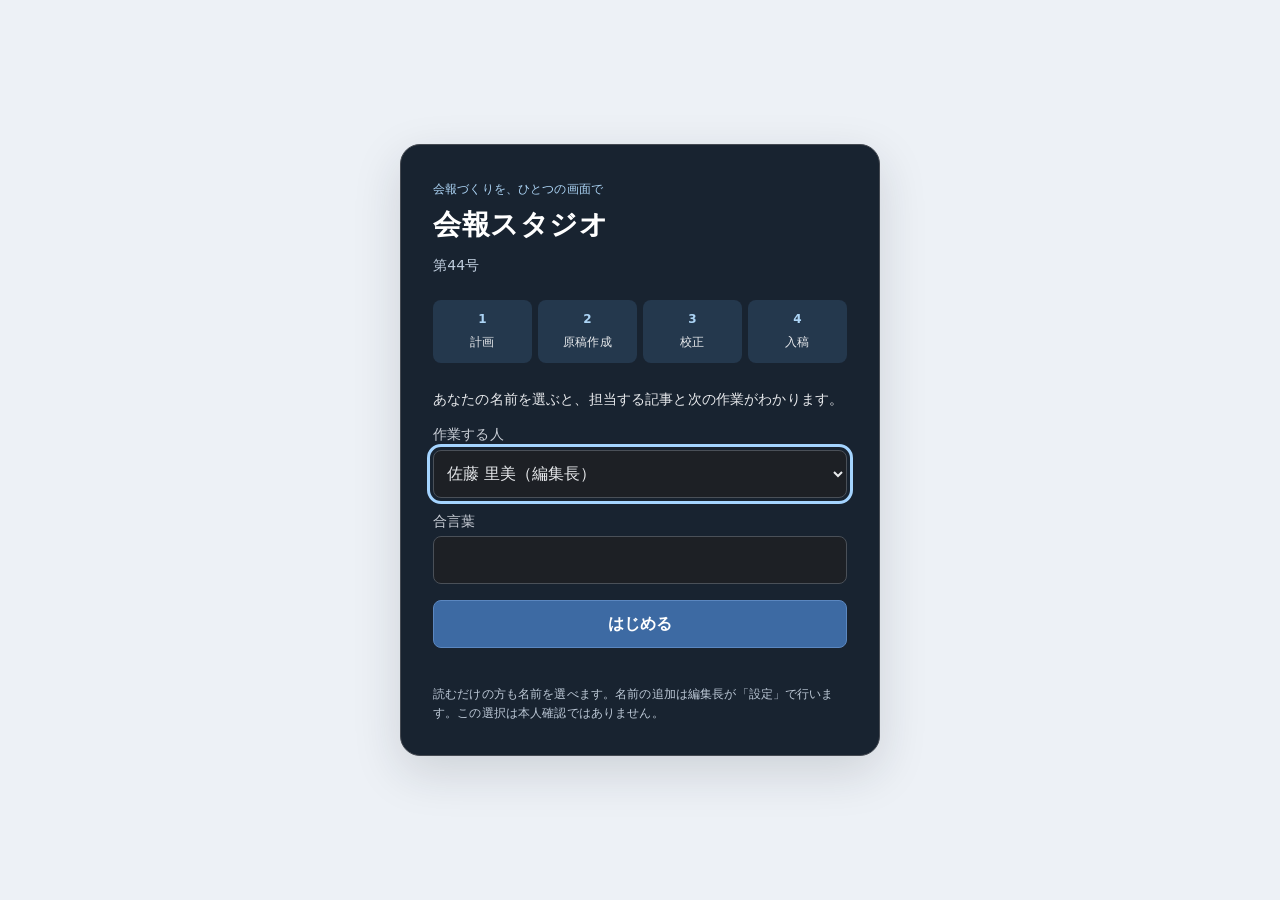
==== issues/2026-10-sample/index.html @ f8926102 "Publish standalone newsletter studio sample" ====
<!doctype html>
<html lang="ja" data-format="A4">
<head>
<meta charset="utf-8">
<meta name="viewport" content="width=device-width, initial-scale=1">
<title>会報サンプル 第44号</title>
<link rel="stylesheet" href="../../system/tokens.css">
<link rel="stylesheet" href="../../brands/default/brand.css">
<link rel="stylesheet" href="../../system/print.css">
<link rel="stylesheet" href="../../system/components.css">
<link rel="stylesheet" href="../../system/editor.css">
<script src="../../system/page-templates.js" defer></script>
<script src="../../system/editor.js" defer></script>
</head>

<!--
  中身の入った見本。原稿収集が進行中の状態を再現しています。
  特集だけ締切を前倒しに設定してあるため、期日を過ぎた記事として
  赤く表示されます（意図的な再現です）。p.4–5 の活動報告は 1 つの枠に
  4 本（うち 1 本は報告②の「続き」）が割合で並び、報告②はわざと溢れています。

  開くと名簿（brands/default/settings.js）から「だれとして作業するか」を選びます。
  編集長の佐藤 里美なら全工程、担当者なら自分の記事だけが書けます。
  校正コメントはこのフォルダの comments.js に入っています。

  実案件ではこのフォルダを複製して 2027-01-newyear/ のように号ごとに作ります
  （comments.js は複製しないこと。号ごとの校正の記録です）。
-->
<body>

<!-- p1 表紙 -->
<section class="page" data-folio="none">
  <div class="page__body">
    <article class="article" data-article="cover">
      <header class="masthead">
        <img class="masthead__logo" src="../../brands/default/logo.svg" alt="サンプル会">
        <h1 class="masthead__title" data-editable>会報サンプル</h1>
        <p class="masthead__meta t-num" data-editable>第44号　2026年10月発行</p>
      </header>

      <figure class="fig--16x9 mb-8">
        <img src="../../system/placeholder.svg"
             alt="冬の地域清掃活動で、参加者が河川敷でごみ袋を手に並んでいる様子">
        <figcaption data-editable>
          河川敷清掃に集まった会員のみなさん（7月12日）
          <span class="fig__credit" data-editable>撮影：広報委員会</span>
        </figcaption>
      </figure>

      <p class="t-lead" data-editable>
        発足から二十年。会を支えてきたのは、名簿には残らない小さな手間の積み重ねでした。
        節目の年に、これまでとこれからを見つめ直します。
      </p>

      <nav aria-label="目次" class="fill">
        <h2 class="t-h3">もくじ</h2>
        <ul class="toc" data-editable>
          <li class="toc__item"><span class="toc__title">巻頭あいさつ　二十年目の風景</span><span class="toc__page t-num">2</span></li>
          <li class="toc__item"><span class="toc__title">特集　続けるということ</span><span class="toc__page t-num">3</span></li>
          <li class="toc__item"><span class="toc__title">お知らせ・行事予定</span><span class="toc__page t-num">4</span></li>
        </ul>
      </nav>
    </article>
  </div>
  <span class="page__folio"></span>
</section>

<!-- p2 巻頭あいさつ -->
<section class="page">
  <div class="page__body">
    <article class="article" data-article="greeting">
      <h2 class="t-h1" data-editable>二十年目の風景</h2>

      <div class="cols-2 cols-rule fill">
        <figure style="width: 34mm;">
          <img class="portrait" src="../../system/placeholder.svg" alt="会長・中村道子の顔写真">
          <figcaption data-editable>会長　中村 道子</figcaption>
        </figure>

        <div class="t-body" data-editable>
          <p>会が生まれた年の冬も、ちょうどこのくらい寒かったと記憶しています。
             公民館の一室に十二人。あのとき決めたのは、大きな目標ではなく、
             月に一度必ず集まるという、それだけのことでした。</p>
          <p>二十年のあいだに、会員は三百人を超えました。
             けれど変わっていないのは、誰かが会場の鍵を開け、
             誰かが椅子を並べ、誰かが最後に電気を消していく、その順番です。</p>
          <p>本号では、長く関わってこられた方々に話を聞きました。
             派手な出来事はほとんど出てきません。
             それでも、続けるとはこういうことかと、読み終えて思っていただけたら幸いです。</p>
        </div>
      </div>

      <p class="byline" data-editable>
        <span class="byline__role">サンプル会 会長</span>
        <span class="byline__name">中村 道子</span>
      </p>
    </article>
  </div>
  <span class="page__runhead" data-editable>巻頭あいさつ</span>
  <span class="page__folio"></span>
</section>

<!-- p3 特集 -->
<section class="page">
  <div class="page__body">
    <article class="article" data-article="feature">
      <span class="t-band" data-editable>特集</span>
      <h2 class="t-h1" data-editable>続けるということ</h2>
      <p class="t-lead" data-editable>
        発足時から関わる三名に、二十年を振り返ってもらいました。
      </p>

      <div class="cols-2 cols-rule fill" data-editable>
        <h3 class="t-h3">はじまりは十二人だった</h3>
        <p>「会をつくろう」と言い出したのは誰だったのか、
           いまだにはっきりしないのだと三人は笑います。</p>

        <blockquote class="pullquote">
          続けようと思って続いたわけじゃない。
          やめる理由が、そのつど見つからなかっただけです。
          <span class="pullquote__source">— 発足時からの会員・吉川 稔さん</span>
        </blockquote>

        <h3 class="t-h3">記録より、記憶に残ること</h3>
        <p>会報のバックナンバーをめくると、行事の写真が並びます。
           けれど三人が口をそろえて挙げたのは、
           写真に写っていない準備の時間のことでした。</p>
        <p>「片づけまで残る人が毎回いる。それがこの会の強さだと思います」</p>
      </div>
    </article>
  </div>
  <span class="page__runhead" data-editable>特集</span>
  <span class="page__folio"></span>
</section>

<!-- p4-p5 活動報告（枠の実験用。1枠2ページに3記事） -->
<section class="page">
  <div class="page__body">
    <article class="article article--block" data-article="rep1" style="--share: 50%">
      <span class="t-band" data-editable>活動報告</span>
      <h2 class="t-h2" data-editable>河川敷の清掃（7月12日）</h2>
      <p data-editable>朝七時に集合し、二時間ほどで四十五袋を回収しました。
         今年は中学生の参加が六名あり、例年より人手に余裕がありました。</p>
      <p data-editable>次回は十月を予定しています。軍手と飲み物は各自でご用意ください。</p>
    </article>

    <article class="article article--block" data-article="rep2" style="--share: 50%">
      <h2 class="t-h2" data-editable>夏休み子ども教室（8月3日〜5日）</h2>
      <p data-editable>三日間で延べ八十二名が参加しました。工作、書道、
         地域の歴史を学ぶ時間の三本立てで、公民館の二部屋を使いました。</p>
      <p data-editable>書道の時間には、昨年度に卒業した高校生が助手として戻ってきてくれました。
         「教わる側から教える側になるとは思わなかった」と話していたのが印象に残っています。</p>
      <p data-editable>工作は木工に挑戦しました。材料は地元の製材所からご提供いただいたものです。
         のこぎりを初めて握った子も多く、けが無く終えられたのは見守りの方々のおかげです。</p>
      <p data-editable>最終日には作品を並べて小さな展示会を開きました。
         保護者の方にも足を運んでいただき、会場は最後まで賑やかでした。</p>
      <p data-editable>会場の準備は前日の夕方から始めました。机を運び、床を拭き、
         材料を人数分に取り分けるところまでで二時間ほどかかっています。
         当日の朝は七時半に集合し、受付の名簿と名札を並べました。</p>
      <p data-editable>三日目の午後は、参加した子どもたちに感想を書いてもらいました。
         「のこぎりが思ったよりまっすぐ切れた」「来年もやりたい」といった言葉が並び、
         準備の疲れが飛ぶようでした。書いてもらった紙は事務局で保管しています。</p>
    </article>
  </div>
  <span class="page__runhead" data-editable>活動報告</span>
  <span class="page__folio"></span>
</section>

<section class="page">
  <div class="page__body">
    <article class="article article--block" data-article="rep2-2" style="--share: 40%">
      <p data-editable>反省点もあります。初日は受付が混み合い、開始が十五分遅れました。
         次回は受付を二列に分け、名札をあらかじめ配っておく方法を検討しています。
         また、飲み物の用意が足りず、途中で買い足しに走る場面がありました。</p>
      <p data-editable>参加者の内訳は、小学一年生から三年生までが四十八名、
         四年生以上が三十四名でした。学年の幅が広いぶん、工作の難易度をどう揃えるかが
         毎年の課題になっています。来年度は二班に分けることも考えています。</p>
    </article>

    <article class="article article--block" data-article="rep3" style="--share: 60%">
      <h2 class="t-h2" data-editable>敬老の日の訪問（9月15日）</h2>
      <p data-editable>七十五歳以上の会員のお宅を、二人一組で訪問しました。
         今年は十四軒をまわり、手作りの栞をお渡ししています。</p>
      <p data-editable>「顔を見られるのがいちばん」という声を多くいただきました。
         来年度は訪問先を増やせるよう、担当を募っています。</p>
    </article>
  </div>
  <span class="page__runhead" data-editable>活動報告</span>
  <span class="page__folio"></span>
</section>

<!-- p6 お知らせ・奥付 -->
<section class="page">
  <div class="page__body">
    <article class="article" data-article="notice">
      <h2 class="t-h1" data-editable>お知らせ</h2>

      <div class="box box--brand" data-editable>
        <h3 class="box__title">二十周年記念のつどい 参加受付</h3>
        <p>12月20日（日）に記念のつどいを開催します。
           参加費は無料、申し込みは11月末日までに事務局までお願いします。</p>
      </div>

      <h2 class="t-h2" data-editable>行事予定</h2>
      <dl class="deflist" data-editable>
        <div class="deflist__row"><dt class="deflist__key t-num">11/08</dt><dd>定例会（公民館・午後2時）</dd></div>
        <div class="deflist__row"><dt class="deflist__key t-num">11/22</dt><dd>河川敷清掃（現地集合・午前9時）</dd></div>
        <div class="deflist__row"><dt class="deflist__key t-num">12/20</dt><dd>二十周年記念のつどい（市民会館・午後1時）</dd></div>
      </dl>

      <footer class="colophon" data-editable>
        <p><strong>会報サンプル　第44号</strong>　2026年10月15日発行</p>
        <p>発行：サンプル会　／　編集：広報委員会</p>
        <p>〒000-0000　◯◯県◯◯市◯◯町0-0-0<br>
           電話 000-000-0000　／　info@example.org</p>
      </footer>
    </article>
  </div>
  <span class="page__runhead" data-editable>お知らせ</span>
  <span class="page__folio"></span>
</section>

<!-- 号のメタ情報と編集計画。「計画」の工程がこのブロックを読み書きします。
     frames（枠）がページを占有し、記事は枠の中の割合（share）を持ちます。
     schedule の manuscript / proof1 / proof2 は記事の締切の既定値、final は号の入校日です。
     記事の掲載ページは持ちません（紙面の data-article から毎回読み直すため、
     原稿を動かしても計画とずれません）。 -->
<script type="application/json" id="kaiho-meta">
{
  "issue": "第44号",
  "date": "2026-10-15",
  "format": "A4",
  "schedule": {
    "manuscript": "2026-08-28",
    "proof1": "2026-09-11",
    "proof2": "2026-09-25",
    "final": "2026-10-02"
  },
  "editor": {
    "name": "佐藤 里美",
    "contact": "sato@example.org"
  },
  "plan": {
    "frames": [
      {
        "id": "f-cover",
        "title": "表紙・もくじ",
        "template": "cover",
        "pages": 1,
        "articles": [
          "cover"
        ]
      },
      {
        "id": "f-greeting",
        "title": "巻頭あいさつ",
        "template": "greeting",
        "pages": 1,
        "articles": [
          "greeting"
        ]
      },
      {
        "id": "f-feature",
        "title": "特集",
        "template": "feature",
        "pages": 1,
        "articles": [
          "feature"
        ]
      },
      {
        "id": "f-report",
        "title": "活動報告",
        "template": "report",
        "pages": 2,
        "articles": [
          "rep1",
          "rep2",
          "rep2-2",
          "rep3"
        ]
      },
      {
        "id": "f-notice",
        "title": "お知らせ・奥付",
        "template": "notice",
        "pages": 1,
        "articles": [
          "notice"
        ]
      }
    ],
    "articles": [
      {
        "id": "cover",
        "title": "表紙・もくじ",
        "owner": "佐藤 里美",
        "contact": "sato@example.org",
        "current": "proof1",
        "schedule": {}
      },
      {
        "id": "greeting",
        "title": "巻頭あいさつ 二十年目の風景",
        "owner": "田村 健一",
        "contact": "tamura@example.org",
        "current": "signoff",
        "schedule": {}
      },
      {
        "id": "feature",
        "title": "特集 続けるということ",
        "owner": "小林 あすか",
        "contact": "kobayashi@example.org",
        "current": "manuscript",
        "schedule": {
          "manuscript": "2026-08-03"
        }
      },
      {
        "id": "rep1",
        "title": "報告① 河川敷の清掃",
        "share": 50,
        "owner": "田中 誠",
        "contact": "tanaka@example.org",
        "current": "manuscript",
        "schedule": {}
      },
      {
        "id": "rep2",
        "title": "報告② 夏休み子ども教室",
        "share": 50,
        "owner": "鈴木 由紀",
        "contact": "suzuki@example.org",
        "current": "proof1",
        "schedule": {}
      },
      {
        "id": "rep2-2",
        "continues": "rep2",
        "share": 40
      },
      {
        "id": "rep3",
        "title": "報告③ 敬老の日の訪問",
        "share": 60,
        "owner": "佐藤 里美",
        "contact": "sato@example.org",
        "current": "proof1",
        "schedule": {}
      },
      {
        "id": "notice",
        "title": "お知らせ・行事予定・奥付",
        "owner": "",
        "contact": "sato@example.org",
        "current": "proof2",
        "schedule": {}
      }
    ]
  },
  "released": false
}
</script>

</body>
</html>
---- system/tokens.css ----
/* ============================================================================
   kaiho-studio / system/tokens.css
   ----------------------------------------------------------------------------
   デザイントークン（システム層）。
   ここは「組織に依存しない」値だけを定義する。
   組織固有の値（色・書体・ロゴ）は brands/<name>/brand.css で上書きする。

   レイヤ構造:
     1. tokens.css   ← 中立のフォールバック値（このファイル）
     2. brand.css    ← 組織ごとの上書き（--brand-* のみを触る）
     3. print.css / components.css ← 意味トークンを消費するだけ

   命名規約:
     --brand-*   ブランド層で上書きされる想定のトークン
     --page-*    判型・面付けに関する寸法
     --fs-* --lh-*  タイポグラフィ
     --sp-*      余白スケール
     --c-*       意味づけされた色（brand を参照する）
   ========================================================================== */

:root {
  /* ------------------------------------------------------------------------
     1. ブランド層のフォールバック
     brands/_template/brand.css をコピーして上書きすること。
     ここでは「どの団体でもない」中立値を置く（ホワイトラベル既定）。
     ---------------------------------------------------------------------- */
  --brand-primary:        #1f4e79;  /* 主色。見出し罫・柱・強調 */
  --brand-primary-dark:   #143654;  /* 主色の暗部。ベタ面の上の文字など */
  --brand-primary-light:  #e8eef4;  /* 主色の淡色。地紋・囲み背景 */
  --brand-accent:         #c0561f;  /* 差し色。多用しないこと */
  --brand-ink:            #1a1a1a;  /* 本文の墨。真っ黒は避ける */
  --brand-ink-muted:      #5a5a5a;  /* 補足・キャプション */
  --brand-rule:           #c8ccd0;  /* 罫線 */
  --brand-paper:          #ffffff;  /* 紙色 */
  --brand-paper-tint:     #f4f5f6;  /* 薄地 */

  --brand-font-sans:  "Noto Sans JP", "Hiragino Kaku Gothic ProN", "Yu Gothic Medium",
                      "Yu Gothic", Meiryo, system-ui, sans-serif;
  --brand-font-serif: "Noto Serif JP", "Hiragino Mincho ProN", "Yu Mincho",
                      "YuMincho", "MS PMincho", serif;
  --brand-font-num:   "Helvetica Neue", Arial, sans-serif;   /* 欧文・数字 */

  /* ロゴはトークンではなく号の HTML の <img class="masthead__logo"> で指定する。
     カスタムプロパティ内の url() は「使用側のシート」を基準に解決されるため、
     brand.css からの相対パスが成立しない。詳細は components.css の .masthead__logo。 */
  --brand-name:         "団体名";
  --brand-title:        "会報誌タイトル";

  /* ------------------------------------------------------------------------
     2. 判型（要件11: 現在は A4 のみ。B5/A5 は拡張点を用意するだけ）
     判型を増やすときは print.css の [data-format] ブロックを追加する。
     ---------------------------------------------------------------------- */
  --page-width:   210mm;
  --page-height:  297mm;

  /* 版面マージン。見開きを想定し、ノド(inner)を広めに取る */
  --page-margin-top:    20mm;
  --page-margin-bottom: 18mm;
  --page-margin-outer:  16mm;
  --page-margin-inner:  22mm;

  --page-bleed:     3mm;   /* 塗り足し。data-bleed="on" のときだけ効く */
  --page-safe:      5mm;   /* 裁ち落とし安全域。ガイド表示用 */

  /* 段組。12分割を基本とし、テンプレートは 1/2/3 段を組み合わせる */
  --grid-columns: 12;
  --grid-gutter:  6mm;
  --baseline:     4.4mm;   /* ベースライングリッド（本文 10.5pt × 1.75 相当） */

  /* ------------------------------------------------------------------------
     3. タイポグラフィ
     印刷物なので pt を基準にする。アクセシビリティ下限は docs/05 を参照。
     ---------------------------------------------------------------------- */
  --fs-display: 28pt;
  --fs-h1:      20pt;
  --fs-h2:      15pt;
  --fs-h3:      12pt;
  --fs-lead:    12pt;   /* リード文 */
  --fs-body:  10.5pt;   /* 本文。これを下回らないこと */
  --fs-small:    9pt;   /* 注記 */
  --fs-caption:  8.5pt; /* 図版キャプション。可読下限 */

  --lh-tight:   1.35;
  --lh-heading: 1.45;
  --lh-body:    1.75;   /* 和文本文の既定 */
  --lh-loose:   1.9;

  --ls-heading: 0.02em;
  --ls-body:    0.01em;

  /* ------------------------------------------------------------------------
     4. 余白スケール（4mm を単位とする等比＋線形の折衷）
     ---------------------------------------------------------------------- */
  --sp-1:  1mm;
  --sp-2:  2mm;
  --sp-3:  3mm;
  --sp-4:  4mm;
  --sp-6:  6mm;
  --sp-8:  8mm;
  --sp-12: 12mm;
  --sp-16: 16mm;
  --sp-24: 24mm;

  /* ------------------------------------------------------------------------
     5. 意味づけされた色（コンポーネントはこちらだけを使う）
     ---------------------------------------------------------------------- */
  --c-text:          var(--brand-ink);
  --c-text-muted:    var(--brand-ink-muted);
  --c-text-invert:   #ffffff;
  --c-heading:       var(--brand-primary-dark);
  --c-accent:        var(--brand-accent);
  --c-rule:          var(--brand-rule);
  --c-rule-strong:   var(--brand-primary);
  --c-surface:       var(--brand-paper);
  --c-surface-tint:  var(--brand-paper-tint);
  --c-surface-brand: var(--brand-primary);
  --c-surface-brand-light: var(--brand-primary-light);

  /* ------------------------------------------------------------------------
     6. 罫・角丸（印刷では角丸を使いすぎない）
     ---------------------------------------------------------------------- */
  --rule-hairline: 0.25mm;
  --rule-thin:     0.4mm;
  --rule-thick:    1.2mm;
  --radius-sm:     1mm;
  --radius-md:     2mm;
}
---- brands/default/brand.css ----
/* ============================================================================
   brands/default — 中立ブランド（プレースホルダ）
   ----------------------------------------------------------------------------
   実在する団体を想定しない、システム既定の見本。
   実案件では brands/_template をコピーして別フォルダを作ること。
   このフォルダは「差し替え前の状態」を示す参照実装として残す。
   ========================================================================== */

:root {
  --brand-primary:        #1f4e79;
  --brand-primary-dark:   #143654;
  --brand-primary-light:  #e8eef4;
  --brand-accent:         #c0561f;
  --brand-ink:            #1a1a1a;
  --brand-ink-muted:      #5a5a5a;
  --brand-rule:           #c8ccd0;
  --brand-paper:          #ffffff;
  --brand-paper-tint:     #f4f5f6;

  --brand-font-sans:  "Noto Sans JP", "Hiragino Kaku Gothic ProN", "Yu Gothic Medium",
                      "Yu Gothic", Meiryo, system-ui, sans-serif;
  --brand-font-serif: "Noto Serif JP", "Hiragino Mincho ProN", "Yu Mincho",
                      "YuMincho", "MS PMincho", serif;
  --brand-font-num:   "Helvetica Neue", Arial, sans-serif;

  /* ロゴは同じフォルダの logo.svg。CSS からではなく
     号の HTML の <img class="masthead__logo"> で読み込む。 */

  --brand-name:  "サンプル会";
  --brand-title: "会報サンプル";
}
---- system/print.css ----
/* ============================================================================
   kaiho-studio / system/print.css
   ----------------------------------------------------------------------------
   判型・面付け・ページ機構。
   ここで定義した寸法は mm 基準なので、画面プレビューと印刷で同一になる。
   （要件9「プレビューは印刷用HTMLを忠実に再現する」の根拠がこれ）

   画面側の作業台まわり（背景・影・ページ間の余白）は editor.css が担当し、
   このファイルは一切の画面専用装飾を持たない。
   ========================================================================== */

/* --- 用紙設定 ------------------------------------------------------------ */
@page {
  size: A4 portrait;
  margin: 0;            /* 余白は .page の padding で持つ（画面と一致させるため） */
}

/* 塗り足しあり入稿用。data-bleed="on" を <body> に付けると裁ち代を含む */
@page bleed {
  size: 216mm 303mm;
  margin: 0;
}

/* --- 判型の定義 ---------------------------------------------------------- */
/* 要件11: 現在選択できるのは A4 のみ。
   B5/A5 を解禁するときは、ここにブロックを追加し
   editor.js の FORMATS に登録する。それ以外の改修は不要。 */
[data-format="A4"] {
  --page-width:  210mm;
  --page-height: 297mm;
}
/* 将来の拡張点（未解禁・意図的にコメントアウト）
[data-format="B5"] { --page-width: 182mm; --page-height: 257mm; }
[data-format="A5"] { --page-width: 148mm; --page-height: 210mm; }
*/

/* --- ドキュメント -------------------------------------------------------- */
html { -webkit-text-size-adjust: 100%; }

body {
  margin: 0;
  background: var(--c-surface);
  color: var(--c-text);
  font-family: var(--brand-font-sans);
  font-size: var(--fs-body);
  line-height: var(--lh-body);
  letter-spacing: var(--ls-body);
  font-feature-settings: "palt" 1;      /* 和文プロポーショナル詰め */
  text-rendering: optimizeLegibility;
  print-color-adjust: exact;            /* 地色・ベタ面を印刷で飛ばさない */
  -webkit-print-color-adjust: exact;
}

/* --- ページ -------------------------------------------------------------- */
.page {
  position: relative;
  box-sizing: border-box;
  width:  var(--page-width);
  height: var(--page-height);
  overflow: hidden;                     /* 版面外への溢れを物理的に止める */
  background: var(--c-surface);
  break-after: page;
  page-break-after: always;             /* 旧仕様の保険 */
}
.page:last-of-type { break-after: auto; page-break-after: auto; }

/* 見開きを想定した左右非対称マージン。
   1ページ目を右起こし（奇数=右ページ）とする。 */
.page { padding: var(--page-margin-top) var(--page-margin-outer)
                 var(--page-margin-bottom) var(--page-margin-inner); }
.page:nth-of-type(even),
.page[data-side="left"] {
  padding-left:  var(--page-margin-outer);
  padding-right: var(--page-margin-inner);
}
.page[data-side="right"] {
  padding-left:  var(--page-margin-inner);
  padding-right: var(--page-margin-outer);
}

/* 版面（テキストが流れる領域）。柱とノンブルの分を差し引く */
.page__body {
  position: relative;
  height: 100%;
  display: flex;
  flex-direction: column;
}

/* 全面裁ち落とし用。表紙・扉など */
.page--full { padding: 0; }
.bleed-box {
  position: absolute;
  inset: 0;
  overflow: hidden;
}

/* --- 柱（ランニングヘッド）とノンブル ------------------------------------ */
.page__runhead,
.page__folio {
  position: absolute;
  font-size: var(--fs-caption);
  color: var(--c-text-muted);
  letter-spacing: 0.06em;
  line-height: 1;
}
.page__runhead { top: calc(var(--page-margin-top) - 8mm); }
.page__folio   { bottom: calc(var(--page-margin-bottom) - 9mm); }

.page:nth-of-type(odd)  .page__runhead,
.page[data-side="right"] .page__runhead { right: var(--page-margin-outer); }
.page:nth-of-type(even) .page__runhead,
.page[data-side="left"]  .page__runhead { left:  var(--page-margin-outer); }

.page:nth-of-type(odd)  .page__folio,
.page[data-side="right"] .page__folio { right: var(--page-margin-outer); }
.page:nth-of-type(even) .page__folio,
.page[data-side="left"]  .page__folio { left:  var(--page-margin-outer); }

/* ノンブルはページ番号を CSS カウンタで自動採番する。
   手で番号を打たないこと（ページ増減で必ず狂うため）。 */
body { counter-reset: folio; }
.page { counter-increment: folio; }
.page__folio::after { content: counter(folio); }
.page[data-folio="none"] .page__folio { display: none; }   /* 表紙など */

/* --- 段組ユーティリティ -------------------------------------------------- */
.cols-2 { column-count: 2; column-gap: var(--grid-gutter); }
.cols-3 { column-count: 3; column-gap: var(--grid-gutter); }
.cols-rule { column-rule: var(--rule-hairline) solid var(--c-rule); }
.col-span-all { column-span: all; }

.grid {
  display: grid;
  grid-template-columns: repeat(var(--grid-columns), 1fr);
  gap: var(--grid-gutter);
}

/* --- 改ページ制御 -------------------------------------------------------- */
h1, h2, h3 { break-after: avoid; page-break-after: avoid; }
figure, table, .box, .callout { break-inside: avoid; page-break-inside: avoid; }
p { orphans: 2; widows: 2; }

/* --- 台割シートの表示条件 ------------------------------------------------
   台割は会報の紙面ではなく制作用の帳票なので、
   data-view="plan" のときだけ現れ、そのときは紙面の側を伏せる。
   1 つの HTML から「会報」と「台割」の 2 種類の出力を作り分けている。
   画面と印刷で条件を共有するため、editor.css ではなくここに置く。
   ------------------------------------------------------------------------ */
[data-view="plan"] .plan-sheet { display: block; }
[data-view="plan"] .page { display: none; }

.plan-sheet .plan-map__cell,
.plan-sheet .plan-table tr { break-inside: avoid; page-break-inside: avoid; }
.plan-sheet h2 { break-after: avoid; page-break-after: avoid; }

/* --- 印刷時 -------------------------------------------------------------- */
@media print {
  /* 画面専用要素は一切刷らない */
  .screen-only,
  .editor-bar,
  .mobile-nav,
  .editor-panel,
  .view-dock,
  .settings-view,
  .login-view,
  .page-tools,
  .focus-veil,
  .share-handle,
  .continuation-controls,
  .page__guides { display: none !important; }

  body { background: none; }
  .page { margin: 0; box-shadow: none; }

  /* 校正紙にだけ制作情報を出す（要件13）。
     data-proof は「校正」の工程に入ると editor.js が付け、ほかの工程では外す。
     号の HTML には保存しない（docs/00 決定 14）。 */
  .production-slug { display: none; }
  [data-proof="on"] .production-slug { display: flex; }

  /* 台割シートの用紙余白は .plan-sheet 自身の padding が持つ。
     @page の名前付きページ（@page plan）はブラウザによる差が大きいので使わない。
     用紙設定は会報と同じ「A4・余白ゼロ」のまま通す。 */
  [data-view="plan"] body { display: block; }
}

/* 塗り足し入稿モード */
[data-bleed="on"] .page {
  width:  calc(var(--page-width)  + var(--page-bleed) * 2);
  height: calc(var(--page-height) + var(--page-bleed) * 2);
  padding: calc(var(--page-margin-top)    + var(--page-bleed))
           calc(var(--page-margin-outer)  + var(--page-bleed))
           calc(var(--page-margin-bottom) + var(--page-bleed))
           calc(var(--page-margin-inner)  + var(--page-bleed));
}
@media print {
  [data-bleed="on"] { page: bleed; }
}
---- system/components.css ----
/* ============================================================================
   kaiho-studio / system/components.css
   ----------------------------------------------------------------------------
   再利用可能なコンポーネント（要件3）。
   すべて tokens.css の意味トークンだけを参照し、生の色・生の pt を書かない。
   これによりブランドを差し替えても、このファイルは 1 行も直さなくてよい。
   ========================================================================== */

/* ==========================================================================
   1. タイポグラフィ
   ========================================================================== */
h1, h2, h3, h4 {
  margin: 0;
  color: var(--c-heading);
  font-weight: 700;
  line-height: var(--lh-heading);
  letter-spacing: var(--ls-heading);
}

/* 特集見出し。ページ最上部に置く想定 */
.t-display { font-size: var(--fs-display); line-height: var(--lh-tight); }

/* 記事タイトル */
.t-h1 { font-size: var(--fs-h1); margin-bottom: var(--sp-4); }

/* 中見出し。主色の縦罫を伴う */
.t-h2 {
  font-size: var(--fs-h2);
  margin: var(--sp-8) 0 var(--sp-3);
  padding-left: var(--sp-3);
  border-left: var(--rule-thick) solid var(--c-rule-strong);
}

/* 小見出し */
.t-h3 {
  font-size: var(--fs-h3);
  margin: var(--sp-6) 0 var(--sp-2);
  color: var(--c-text);
}

/* 帯見出し。ベタ面に白抜き。ページの区切りに使う */
.t-band {
  display: block;
  margin: 0 0 var(--sp-6);
  padding: var(--sp-2) var(--sp-4);
  background: var(--c-surface-brand);
  color: var(--c-text-invert);
  font-size: var(--fs-h2);
}

/* リード文。本文より一段大きく、行間を開ける */
.t-lead {
  font-size: var(--fs-lead);
  line-height: var(--lh-loose);
  color: var(--c-text);
  margin: 0 0 var(--sp-6);
}

p { margin: 0 0 var(--sp-3); }
p:last-child { margin-bottom: 0; }

/* 本文ブロック。段組の中に置く */
.t-body { font-size: var(--fs-body); line-height: var(--lh-body); }
.t-small { font-size: var(--fs-small); }
.t-caption {
  font-size: var(--fs-caption);
  line-height: 1.6;
  color: var(--c-text-muted);
}
.t-serif { font-family: var(--brand-font-serif); }
.t-num   { font-family: var(--brand-font-num); font-feature-settings: normal; }

/* 署名・肩書き */
.byline {
  font-size: var(--fs-small);
  color: var(--c-text-muted);
  margin-top: var(--sp-2);
}
.byline__role { display: block; }
.byline__name { font-size: var(--fs-body); color: var(--c-text); font-weight: 700; }

/* ==========================================================================
   2. 図版
   ========================================================================== */
figure { margin: 0 0 var(--sp-4); }
figure img {
  display: block;
  width: 100%;
  height: auto;
  object-fit: cover;
}
/* 縦横比を固定し、写真を差し替えてもレイアウトが崩れないようにする */
.fig--16x9 img { aspect-ratio: 16 / 9; }
.fig--4x3  img { aspect-ratio: 4 / 3; }
.fig--1x1  img { aspect-ratio: 1 / 1; }
figcaption {
  margin-top: var(--sp-2);
  font-size: var(--fs-caption);
  line-height: 1.6;
  color: var(--c-text-muted);
}
/* 出典表記。キャプション本文と視覚的に分ける */
.fig__credit { display: block; opacity: 0.8; }

/* 顔写真。丸トリミングは印刷で粗が出やすいので角丸までに留める */
.portrait {
  width: 26mm;
  border-radius: var(--radius-sm);
}

/* ==========================================================================
   3. 囲み・引用
   ========================================================================== */
/* 淡色の囲み。補足情報 */
.box {
  padding: var(--sp-4);
  background: var(--c-surface-tint);
  border-radius: var(--radius-md);
  margin: 0 0 var(--sp-4);
}
/* 主色の囲み。重要なお知らせ */
.box--brand {
  background: var(--c-surface-brand-light);
  border-left: var(--rule-thick) solid var(--c-rule-strong);
  border-radius: 0 var(--radius-md) var(--radius-md) 0;
}
.box__title {
  font-size: var(--fs-h3);
  color: var(--c-heading);
  margin-bottom: var(--sp-2);
}

/* 抜き刷り（プルクオート）。段抜きで置く */
.pullquote {
  margin: var(--sp-4) 0;
  padding: var(--sp-4) 0;
  border-top:    var(--rule-thin) solid var(--c-rule-strong);
  border-bottom: var(--rule-thin) solid var(--c-rule-strong);
  font-size: var(--fs-h3);
  line-height: var(--lh-heading);
  color: var(--c-heading);
  font-family: var(--brand-font-serif);
}
.pullquote__source {
  display: block;
  margin-top: var(--sp-2);
  font-family: var(--brand-font-sans);
  font-size: var(--fs-small);
  color: var(--c-text-muted);
}

/* 注意喚起 */
.callout {
  padding: var(--sp-3) var(--sp-4);
  border: var(--rule-thin) solid var(--c-accent);
  border-radius: var(--radius-md);
  margin: 0 0 var(--sp-4);
}
.callout__label {
  font-size: var(--fs-small);
  font-weight: 700;
  color: var(--c-accent);
  display: block;
  margin-bottom: var(--sp-1);
}

/* ==========================================================================
   4. リスト・表
   ========================================================================== */
.list { margin: 0 0 var(--sp-4); padding-left: 1.4em; }
.list li { margin-bottom: var(--sp-1); }
.list--none { list-style: none; padding-left: 0; }

/* 定義リスト。行事予定や連絡先に使う */
.deflist { margin: 0 0 var(--sp-4); }
.deflist__row {
  display: grid;
  grid-template-columns: 22mm 1fr;
  gap: var(--sp-2);
  padding: var(--sp-2) 0;
  border-bottom: var(--rule-hairline) solid var(--c-rule);
}
.deflist__key { font-weight: 700; color: var(--c-heading); }

.table {
  width: 100%;
  border-collapse: collapse;
  font-size: var(--fs-small);
  margin: 0 0 var(--sp-4);
}
.table th,
.table td {
  padding: var(--sp-2);
  border-bottom: var(--rule-hairline) solid var(--c-rule);
  text-align: left;
  vertical-align: top;
}
.table th {
  background: var(--c-surface-tint);
  color: var(--c-heading);
  font-weight: 700;
}
.table--zebra tbody tr:nth-child(even) { background: var(--c-surface-tint); }

/* ==========================================================================
   5. 表紙・目次・奥付
   ========================================================================== */
.masthead { margin-bottom: var(--sp-8); }

/* ロゴは CSS の背景ではなく <img> で置きます。
   理由: カスタムプロパティに書いた url() の相対パスは、
   その変数を「定義した」ファイルではなく「使った」ファイルを基準に解決されます。
   brand.css に url("./logo.svg") と書いても system/ を探しに行って外れます。
   <img src> なら号の HTML からの相対パスとして素直に解決でき、
   alt 属性も付けられるので読み上げにも効きます。 */
.masthead__logo {
  display: block;
  width: 42mm;
  height: auto;              /* 縦横比は画像自身に従う */
  margin-bottom: var(--sp-4);
}
.masthead__title {
  font-size: var(--fs-display);
  line-height: var(--lh-tight);
  color: var(--c-heading);
}
.masthead__meta {
  margin-top: var(--sp-2);
  font-size: var(--fs-small);
  color: var(--c-text-muted);
  letter-spacing: 0.08em;
}

.toc { margin: 0; padding: 0; list-style: none; }
.toc__item {
  display: grid;
  grid-template-columns: 1fr auto;
  gap: var(--sp-3);
  align-items: baseline;
  padding: var(--sp-2) 0;
  border-bottom: var(--rule-hairline) solid var(--c-rule);
}
.toc__title { font-size: var(--fs-body); }
.toc__page  { font-family: var(--brand-font-num); color: var(--c-text-muted); }

/* 奥付。.page__body が flex なので margin-top:auto で下端に寄る */
.colophon {
  margin-top: auto;
  padding-top: var(--sp-4);
  border-top: var(--rule-thin) solid var(--c-rule-strong);
  font-size: var(--fs-small);
  line-height: 1.7;
  color: var(--c-text-muted);
}

/* ==========================================================================
   6. 記事
   --------------------------------------------------------------------------
   担当者・締切・工程は「記事」に付く（ページではない）。
   1 本の記事が複数ページにまたがっても、1 ページに複数の記事が載っても、
   責任の所在は記事の単位で決まる。

   .article は意味づけのための入れ物であり、見た目を一切持たない。
   余白や罫を足したくなったら、それは中身の部品側の仕事。

   data-article="<記事ID>" が編集計画の記事と紙面を結ぶ唯一の手掛かり。
   ID は編集計画パネルが発行する。手で書き換えないこと。
   ========================================================================== */
.article { display: contents; }

/* 記事が段組やフレックスの中で「入れ物」として振る舞う必要がある場合に使う。
   display:contents だと高さを持てないため、fill と併用するときはこちら。 */
.article--block { display: block; }
.article--flow  { display: flex; flex-direction: column; flex: 1 1 auto; min-height: 0; }

/* 枠の中の記事の割合（docs/00 決定 11・12）。
   1 ページに複数の記事が載るとき、各記事は .article--block の箱になり、
   ページの高さのうち何％を取るかを style="--share: 45%" で受け取る。
   規則はここにしか書かない。editor.js は値（--share）を渡すだけで、
   規則そのものは生成しない（「editor.js は紙面の CSS を生成しない」約束）。

   min-height: 0 を落とすと割合は効かない。フレックス項目の既定 min-height:auto は
   「中身より小さくならない」なので、中身の長い記事の箱が黙って伸びて隣の記事の
   場所を食い、しかもページとしては溢れないので検査もすり抜ける。
   0 にすれば箱は割合ぴったりになり、溢れた分は箱からはみ出すので記事単位で測れる。 */
.article--block { flex: 0 0 var(--share, auto); min-height: 0; }

/* 「残り」＝そのページの余りを取る（.fill と同じ考え方）。--share は持たない。
   .article--block と同じ要素に付くので、並び順に頼らず詳細度で上書きする。 */
.article--block.article--rest { flex: 1 1 auto; min-height: 0; }

/* ==========================================================================
   7. 制作情報スラグ（要件13）
   --------------------------------------------------------------------------
   各ページの版面外に、そのページに載っている記事ごとの
   担当者・連絡先・進行状況を 1 行ずつ刷り込む。
   校正紙（body[data-proof="on"]）にだけ出力され、本番入稿では消える。
   運用は docs/04-workflow.md を参照。
   ========================================================================== */
.production-slug {
  position: absolute;
  left: var(--page-margin-outer);
  right: var(--page-margin-outer);
  bottom: 2.5mm;
  display: flex;
  flex-direction: column;
  gap: 0.4mm;
  font-family: var(--brand-font-num);
  font-size: 6pt;
  line-height: 1.4;
  /* 6pt と小さいうえ、校正紙は白黒コピーで回されることが多い。
     検査のコントラスト基準（4.5:1）を満たす濃さにしてある。薄くしないこと。 */
  color: #666;
  border-top: 0.2mm dashed #999;
  padding-top: 1mm;
}
.production-slug__row {
  display: flex;
  flex-wrap: wrap;
  gap: 0 var(--sp-2);
  align-items: baseline;
}
.production-slug__title { font-weight: 700; color: #333; }
.production-slug__owner { color: #333; }
.production-slug__contact { color: #777; }
.production-slug__warn { color: #c00; font-weight: 700; }
.production-slug__stages { display: flex; gap: var(--sp-2); margin-left: auto; }
.production-slug__stage { white-space: nowrap; }
/* 現在の工程を反転表示にし、紙の上でも一目で分かるようにする */
.production-slug__stage[data-state="current"] {
  background: #333;
  color: #fff;
  padding: 0 1mm;
}
.production-slug__stage[data-state="done"]::before { content: "\2713 "; }
.production-slug__stage[data-state="overdue"] { color: #c00; font-weight: 700; }

/* ==========================================================================
   8. 台割シート
   --------------------------------------------------------------------------
   編集計画から導出される制作用の帳票。会報の紙面ではない。
   editor.js が meta から毎回作り直すため、計画とずれることがない。
   body[data-view="plan"] のときだけ画面と印刷に現れる。
   ========================================================================== */
.plan-sheet {
  display: none;                 /* 表示条件は print.css / editor.css が持つ */
  box-sizing: border-box;
  width: var(--page-width);
  padding: 15mm;
  background: var(--c-surface);
  color: var(--c-text);
  font-size: 9pt;
  line-height: 1.6;
}
.plan-sheet h1 { font-size: var(--fs-h1); margin-bottom: var(--sp-1); }
.plan-sheet h2 {
  font-size: var(--fs-h3);
  margin: var(--sp-8) 0 var(--sp-2);
  padding-left: var(--sp-2);
  border-left: var(--rule-thick) solid var(--c-rule-strong);
}
.plan-sheet__head {
  padding-bottom: var(--sp-3);
  border-bottom: var(--rule-thin) solid var(--c-rule-strong);
}
.plan-sheet__head p { font-size: var(--fs-small); color: var(--c-text-muted); }
.plan-sheet__note { margin-top: var(--sp-4); font-size: 8pt; color: var(--c-text-muted); }

/* 台割図。1 セル = 1 ページ */
.plan-map {
  display: grid;
  grid-template-columns: repeat(4, 1fr);
  gap: 2mm;
}
.plan-map__cell {
  border: var(--rule-thin) solid var(--c-rule);
  border-radius: var(--radius-sm);
  padding: var(--sp-2);
  min-height: 16mm;
  display: flex;
  flex-direction: column;
  gap: 1mm;
}
.plan-map__no {
  font-family: var(--brand-font-num);
  font-size: 8pt;
  color: var(--c-text-muted);
}
.plan-map__title { font-size: 8.5pt; line-height: 1.4; }
.plan-map__cell[data-empty="true"] { background: var(--c-surface-tint); }
.plan-map__cell[data-empty="true"] .plan-map__title { color: #c00; }
/* 計画では確保しているが、まだ紙面が存在しないページ */
.plan-map__cell[data-beyond="true"] { border-style: dashed; opacity: 0.75; }

.plan-table {
  width: 100%;
  border-collapse: collapse;
  font-size: 8.5pt;
}
.plan-table th,
.plan-table td {
  padding: var(--sp-2);
  border-bottom: var(--rule-hairline) solid var(--c-rule);
  text-align: left;
  vertical-align: top;
  white-space: nowrap;
}
.plan-table th {
  background: var(--c-surface-tint);
  color: var(--c-heading);
  font-weight: 700;
}
.plan-table td[data-warn="true"] { color: #c00; font-weight: 700; }
/* 工程の状態。紙に刷っても白黒コピーでも判別できるようにしてある */
.plan-table td[data-state="done"]    { background: var(--c-surface-tint); color: var(--c-text-muted); }
.plan-table td[data-state="current"] { outline: var(--rule-thin) solid var(--c-rule-strong); font-weight: 700; }
.plan-table td[data-state="overdue"] { color: #c00; font-weight: 700; }

/* ==========================================================================
   7. 汎用ユーティリティ（最小限に留める）
   ========================================================================== */
.stack > * + * { margin-top: var(--sp-4); }
.mt-0 { margin-top: 0; }
.mb-0 { margin-bottom: 0; }
.mb-4 { margin-bottom: var(--sp-4); }
.mb-8 { margin-bottom: var(--sp-8); }
.fill { flex: 1 1 auto; min-height: 0; }
.text-invert { color: var(--c-text-invert); }
.bg-brand { background: var(--c-surface-brand); }
.bg-tint  { background: var(--c-surface-tint); }

/* スクリーンリーダー専用テキスト。PDF のタグ付けにも効く */
.visually-hidden {
  position: absolute;
  width: 1px; height: 1px;
  margin: -1px; padding: 0;
  overflow: hidden;
  clip-path: inset(50%);
  white-space: nowrap;
}
---- system/editor.css ----
/* ============================================================================
   kaiho-studio / system/editor.css
   ----------------------------------------------------------------------------
   校正用プレビューの「作業台」まわり（要件9、docs/00 決定 14）。

   重要な制約:
     このファイルは @media screen の中だけで完結する。
     版面に関わる寸法は一切ここで書かない（print.css・components.css の責務）。
     → 画面で見えている紙面は、印刷結果と同じ CSS で組まれている。
     記事の割合（.article--block の --share）の規則も紙面そのものなので、
     ここではなく components.css にある。
   ========================================================================== */

@media screen {

  /* --- 作業台 -------------------------------------------------------------- */
  body {
    background: #6b6f76;
    padding: calc(var(--bar-h, 44px) + 24px) 24px 64px;
    display: flex;
    flex-direction: column;
    align-items: center;
    gap: 24px;
    transition: padding 0.15s;
  }

  .page,
  .plan-sheet {
    box-shadow: 0 2px 16px rgba(0, 0, 0, 0.35);
    flex: none;
  }

  body[data-view="plan"] .page { display: none; }

  /* 見開き（決定4: data-spread に分離。data-view とはもう共有しない） */
  body[data-spread="on"]:not([data-view="plan"]) {
    display: grid;
    grid-template-columns: auto auto;
    justify-content: center;
    gap: 24px 0;
  }
  body[data-spread="on"]:not([data-view="plan"]) .page:first-of-type { grid-column: 2; }

  body { --zoom: 1; }
  .page { transform: scale(var(--zoom)); transform-origin: top center; }
  .page { margin-bottom: calc((var(--zoom) - 1) * var(--page-height)); }

  /* --- ツールバー（決定 5・14: 号・工程・状態だけ。折り返し可） ------------- */
  .editor-bar {
    position: fixed;
    top: 0; left: 0; right: 0;
    z-index: 100;
    display: flex;
    flex-wrap: wrap;
    align-items: center;
    gap: 8px;
    padding: 10px 16px;
    background: #22252a;
    color: #e8eaed;
    font: 13px/1.4 system-ui, sans-serif;
    box-shadow: 0 1px 8px rgba(0, 0, 0, 0.4);
  }
  .editor-bar__title { font-weight: 700; margin-right: 4px; white-space: nowrap; }
  .editor-bar__sep { width: 1px; height: 20px; background: #454a52; flex: none; }
  .editor-bar__spacer { flex: 1 1 12px; min-width: 8px; }

  .editor-bar button,
  .editor-bar select {
    font: inherit;
    color: #e8eaed;
    background: #343941;
    border: 1px solid #4a5058;
    border-radius: 4px;
    padding: 5px 10px;
    cursor: pointer;
    white-space: nowrap;
  }
  .editor-bar button:hover,
  .editor-bar select:hover { background: #414751; }
  .editor-bar button[aria-pressed="true"] {
    background: #3d7fd6;
    border-color: #5b9af0;
    color: #fff;
  }
  .editor-bar button:disabled { opacity: 0.4; cursor: not-allowed; }

  .editor-bar__status { font-size: 12px; color: #9aa1ab; white-space: nowrap; }
  .editor-bar__status[data-mismatch="true"] { color: #ffc46b; font-weight: 700; }

  #kaiho-checkbadge[data-alert="true"] { color: #ff9d7a; border-color: #7a4a3d; }

  .editor-bar__toast {
    font-size: 12px;
    color: #ffc46b;
    white-space: nowrap;
    opacity: 0;
    transition: opacity 0.2s;
  }
  .editor-bar__toast[data-show="true"] { opacity: 1; }

  /* --- 編集モード ------------------------------------------------------------ */
  body[data-mode="edit"] [contenteditable="true"]:hover {
    outline: 1px dashed rgba(61, 127, 214, 0.5);
    outline-offset: 2px;
  }
  body[data-mode="edit"] [contenteditable="true"]:focus {
    outline: 2px solid #3d7fd6;
    outline-offset: 2px;
    background: rgba(61, 127, 214, 0.05);
  }

  /* --- ガイド表示 ------------------------------------------------------------ */
  .page__guides {
    position: absolute;
    inset: 0;
    pointer-events: none;
    display: none;
    z-index: 50;
  }
  body[data-guides="on"] .page__guides { display: block; }

  .page__guides::before {
    content: "";
    position: absolute;
    top: var(--page-margin-top);
    bottom: var(--page-margin-bottom);
    left: var(--page-margin-inner);
    right: var(--page-margin-outer);
    outline: 1px solid rgba(0, 160, 255, 0.55);
  }
  .page:nth-of-type(even) .page__guides::before {
    left: var(--page-margin-outer);
    right: var(--page-margin-inner);
  }
  .page__guides::after {
    content: "";
    position: absolute;
    inset: var(--page-safe);
    outline: 1px dashed rgba(255, 80, 80, 0.5);
  }

  /* --- 溢れ警告（決定6: ページ道具と同じ角を避け、左上へ。mm を出す） --------- */
  .page[data-overflow="true"] { box-shadow: 0 0 0 3px #e4572e, 0 2px 16px rgba(0, 0, 0, .35); }
  /* ::before は下の「p.N」ラベルが使っているので ::after を使う。
     （同じ疑似要素に 2 つ書くと後勝ちで、警告が出なくなる） */
  .page[data-overflow="true"]::after {
    content: attr(data-overflow-label);
    position: absolute;
    top: 0; left: 0;
    background: #e4572e;
    color: #fff;
    font: 700 11px/1 system-ui, sans-serif;
    padding: 5px 8px;
    z-index: 60;
  }

  /* --- 決定13: 「続きへ送る／続きから戻す」ボタン（紙面側） ------------------
     溢れ警告のすぐ下に置く。ページ道具（右上）とは重ならない角にする。
     押したときだけ動く（自動では絶対に走らせない）。送る・戻すの両方が
     出ることがあるので、1つの箱にまとめて縦に並べる（決定11時代は
     ボタン自身が絶対配置だったが、2つ出ると重なるため箱ごと配置する形に変えた）。 */
  .continuation-controls {
    position: absolute;
    top: 26px; left: 0;
    z-index: 61;
    display: flex;
    flex-direction: column;
    gap: 4px;
    max-width: 60%;
  }
  .frame-reflow {
    font: 700 11px/1.3 system-ui, sans-serif;
    color: #fff;
    background: #a85d1f;
    border: 1px solid #d4832f;
    border-radius: 3px;
    padding: 5px 8px;
    cursor: pointer;
    text-align: left;
  }
  .frame-reflow:hover { background: #c06e24; }
  /* 「戻す」は送るの逆向きなので、色相を変えて向きの違いを見せる */
  .frame-reflow--back { background: #2f5f8a; border-color: #3d7fbf; }
  .frame-reflow--back:hover { background: #386f9e; }

  /* --- 決定12: 記事の境目のドラッグ用ハンドル（紙面側） -----------------------
     作業台の道具なので editor.css に置く。serialize() が除去する。 */
  .share-handle {
    position: absolute;
    left: 0; right: 0;
    height: 12px;
    margin-top: -6px;
    z-index: 65;
    cursor: row-resize;
    background: transparent;
  }
  .share-handle::before {
    content: "";
    position: absolute;
    left: 8px; right: 8px; top: 5px;
    height: 2px;
    background: rgba(61, 127, 214, 0.55);
    border-radius: 1px;
  }
  .share-handle:hover::before,
  .share-handle:active::before { background: #3d7fd6; }

  /* --- 決定15: 担当で絞る（他の担当の記事・ページをグレーアウト） -------------
     隠さずに薄くする。ページを消すとノンブル・左右（ノド側）・見開きが読めなくなり、
     同じページの隣の記事（自分の取り分を決めている相手）も見えなくなるため。
     .article は display: contents で箱を持たないので、記事そのものではなく
     その子に効かせる（contents の要素に opacity を当てても何も起きない）。
     画面だけの話なので印刷には一切出ない（このファイルは @media screen の中）。 */
  .article[data-focus="other"] > * {
    opacity: 0.28;
    filter: grayscale(1);
    pointer-events: none;
    user-select: none;
  }
  /* 自分の記事が1本も無いページは、ページごと幕を掛ける。
     幕がクリックを受け止めるので、伏せたページの中は触れない */
  .page[data-focus="other"] > :not(.focus-veil) { opacity: 0.28; filter: grayscale(1); }
  .focus-veil {
    position: absolute;
    inset: 0;
    z-index: 80;
    display: flex;
    align-items: flex-start;
    justify-content: center;
    padding-top: 40%;
    background: rgba(107, 111, 118, 0.35);
    cursor: not-allowed;
  }
  .focus-veil__label {
    font: 700 13px/1.4 system-ui, sans-serif;
    color: #fff;
    background: rgba(34, 37, 42, 0.85);
    padding: 6px 12px;
    border-radius: 14px;
    transform: scale(calc(1 / var(--zoom, 1)));
  }
  /* パネル側（工程マス目の行・記事カード・枠カード）も同じく薄くする。
     ただし編集はできるまま。計画は編集長のもので（09 §2）、絞り込みは
     見え方であって権限ではない（決定15）。触ろうとしたら普段の濃さに戻す */
  .stage-grid tr[data-focus="other"],
  .article-card[data-focus="other"],
  .frame-card[data-focus="other"] > .frame-card__head,
  .frame-card[data-focus="other"] > label {
    opacity: 0.35;
    transition: opacity 0.12s;
  }
  .stage-grid tr[data-focus="other"]:hover,
  .stage-grid tr[data-focus="other"]:focus-within,
  .article-card[data-focus="other"]:hover,
  .article-card[data-focus="other"]:focus-within { opacity: 1; }
  .article-card[data-focus="mine"] { box-shadow: inset 3px 0 0 #3d7fd6; }

  /* 境目のドラッグは隣の記事の割合も動かす（決定12）。担当者の視点では
     他人の取り分を触ることになるので、絞り込み中は出さない */
  body[data-focus="on"] .share-handle { display: none; }
  .page[data-focus="other"] .page-tools,
  .page[data-focus="other"] .continuation-controls { display: none; }

  /* --- ページ道具（右上。計画の工程で編集長にだけ出る。記事チップ・✕・＋ 記事） */
  .page-tools {
    position: absolute;
    top: 0; right: 0;
    z-index: 70;
    display: flex;
    flex-wrap: wrap;
    justify-content: flex-end;
    align-items: center;
    gap: 4px;
    max-width: 70%;
    padding: 4px 6px;
    background: rgba(34, 37, 42, 0.92);
    border-bottom-left-radius: 6px;
    font: 11px/1.4 system-ui, sans-serif;
    color: #e8eaed;
    opacity: 0;
    transition: opacity 0.12s;
  }
  .page:hover .page-tools,
  .page-tools:focus-within,
  body[data-mode="edit"] .page-tools { opacity: 1; }

  .page-tools__chip {
    display: inline-flex;
    align-items: center;
    gap: 3px;
    padding: 2px 4px 2px 7px;
    background: #3d5a80;
    border-radius: 10px;
    white-space: nowrap;
  }
  .page-tools__chip[data-orphan="true"] { background: #7a3d3d; }

  .page-tools__drop {
    font: inherit;
    line-height: 1;
    color: #d7dde6;
    background: none;
    border: 0;
    padding: 2px 3px;
    cursor: pointer;
  }
  .page-tools__drop:hover { color: #fff; background: rgba(255, 255, 255, 0.18); border-radius: 8px; }

  .page::before {
    content: "p." counter(folio);
    position: absolute;
    top: -20px; left: 0;
    font: 11px/1 system-ui, sans-serif;
    color: #c9ced6;
  }

  /* --- 右側パネル（決定 5: 高さは --bar-h から） ------------------------------ */
  .editor-panel {
    /* 判定4: 担当者列の出し入れを幅そのもので決めるため、パネルを問い合わせ単位にする。
       画面幅ではなくパネル幅で切り替わるので、可変幅と噛み合う */
    container-type: inline-size;
    container-name: panel;
    position: fixed;
    top: var(--bar-h, 44px); right: 0; bottom: 0;
    width: var(--panel-w, 380px);
    z-index: 90;
    display: none;
    flex-direction: column;
    background: #2a2e34;
    color: #e8eaed;
    font: 13px/1.6 system-ui, sans-serif;
    border-left: 1px solid #454a52;
  }
  .editor-panel[data-open="true"] { display: flex; }
  body:has(.editor-panel[data-open="true"]) { padding-right: calc(var(--panel-w, 380px) + 24px); }

  .editor-panel__content {
    flex: 1;
    overflow-y: auto;
    padding: 16px;
  }

  .editor-panel h2 {
    font-size: 13px;
    color: #9aa1ab;
    text-transform: uppercase;
    letter-spacing: 0.08em;
    margin: 20px 0 8px;
  }
  .editor-panel h2:first-child { margin-top: 0; }

  .editor-panel label {
    display: block;
    margin-bottom: 10px;
    color: #b8bec7;
  }
  .editor-panel input[type="text"],
  .editor-panel input[type="date"],
  .editor-panel input[type="number"],
  .editor-panel select {
    width: 100%;
    box-sizing: border-box;
    margin-top: 3px;
    padding: 5px 7px;
    font: inherit;
    color: #e8eaed;
    background: #1d2025;
    border: 1px solid #4a5058;
    border-radius: 4px;
  }

  .panel-note { font-size: 12px; color: #9aa1ab; margin: 6px 0 12px; }

  .panel-check {
    display: flex;
    align-items: center;
    gap: 6px;
    margin: 10px 0 4px;
    cursor: pointer;
  }
  .panel-check input { width: auto; margin: 0; }

  /* --- 決定11: 枠カード（記事カードの親） ------------------------------------
     ページを占有するのは枠。ページテンプレート・占有ページ数は枠が持ち、
     その中に記事カード（割合・担当・締切）を並べる。 */
  .frame-card {
    margin-bottom: 18px;
    padding: 12px 14px;
    background: #1d2025;
    border: 1px solid #454a52;
    border-radius: 8px;
  }
  .frame-card__head { margin-bottom: 8px; display: flex; align-items: baseline; gap: 8px; }
  .frame-card__title { font-weight: 700; color: #e8eaed; }
  .frame-card__implicit { font-size: 11px; color: #9aa1ab; }

  /* --- 記事カード ------------------------------------------------------------ */
  .article-card {
    margin-bottom: 14px;
    padding: 10px 12px;
    background: #23262c;
    border: 1px solid #3d434c;
    border-radius: 6px;
  }
  .article-card__head { margin-bottom: 8px; }
  .article-card__place { font-size: 12px; color: #9aa1ab; }
  .article-card__dates summary { cursor: pointer; color: #9aa1ab; font-size: 12px; margin: 6px 0; }
  /* 枠カードの中に入る記事カードは、枠のものより一段沈める */
  .article-card--nested { margin-left: 6px; background: #262a30; }
  /* 決定13: 「続き」は割合しか持たない簡略カード。左に破線を足して、
     親のカードにぶら下がっている（担当者などの欄が無いのは省略ではなく
     そもそも持たない）ことを見せる */
  .article-card--continuation {
    margin-left: 18px;
    padding-top: 6px;
    padding-bottom: 6px;
    border-left: 2px dashed #4a5058;
  }
  .article-card--continuation .article-card__place { font-style: italic; }

  /* --- 決定12: 割合コントロール（プリセット + 細かく調整） ------------------- */
  .share-control__detail {
    margin: 6px 0 10px;
    padding: 8px 10px;
    background: #1d2025;
    border: 1px solid #3d434c;
    border-radius: 6px;
  }
  .share-control__detail summary { cursor: pointer; color: #e8eaed; font-size: 12px; font-weight: 700; }
  .share-control__range {
    display: flex;
    align-items: center;
    gap: 10px;
    margin-top: 6px;
  }
  .share-control__range input[type="range"] { flex: 1; width: auto; margin-top: 0; }
  .share-control__value { min-width: 3.5em; text-align: right; color: #e8eaed; }

  /* --- 工程マス目（決定 1・8。校正の工程のパネルに置く） ---------------------- */
  .stage-grid-wrap { margin-bottom: 20px; }

  .stage-grid {
    width: 100%;
    border-collapse: collapse;
    font-size: 12px;
    margin-bottom: 8px;
  }
  .stage-grid th {
    text-align: left;
    font-weight: 400;
    color: #9aa1ab;
    padding: 4px 6px;
    border-bottom: 1px solid #454a52;
    white-space: nowrap;
  }
  .stage-grid__title, .stage-grid__owner {
    padding: 6px;
    border-bottom: 1px solid #383d45;
    max-width: 120px;
    overflow: hidden;
    text-overflow: ellipsis;
    white-space: nowrap;
  }
  .stage-grid__owner span[data-missing="true"] { color: #ff9d7a; font-weight: 700; }

  .stage-grid__cell {
    text-align: center;
    padding: 4px 6px;
    border-bottom: 1px solid #383d45;
    border-left: 1px solid #383d45;
    cursor: pointer;
    user-select: none;
  }
  .stage-grid__cell:hover { background: rgba(255, 255, 255, 0.06); }
  .stage-grid__dot {
    display: block;
    width: 10px; height: 10px;
    margin: 0 auto 3px;
    border-radius: 50%;
    background: #4a5058;
  }
  .stage-grid__cell[data-state="done"]    .stage-grid__dot { background: #4caf7d; }
  .stage-grid__cell[data-state="current"] .stage-grid__dot { background: #ffc46b; }
  .stage-grid__cell[data-state="overdue"] .stage-grid__dot { background: #e4572e; }

  /* 決定11: 枠ごとの小見出し行。記事の行をまとめて読みやすくする */
  .stage-grid__frame-row td {
    padding: 8px 6px 3px;
    font-size: 11px;
    font-weight: 700;
    color: #9aa1ab;
    text-transform: uppercase;
    letter-spacing: 0.06em;
    border-bottom: 1px dashed #383d45;
    background: none;
  }
  .stage-grid__due { color: #9aa1ab; font-size: 11px; }
  .stage-grid__cell[data-state="overdue"] .stage-grid__due { color: #ff9d7a; }

  .stage-grid__footer { font-size: 12px; }
  .stage-grid__ready {
    color: #4caf7d;
    font-weight: 700;
    padding: 6px 8px;
    background: rgba(76, 175, 125, 0.12);
    border: 1px solid rgba(76, 175, 125, 0.4);
    border-radius: 4px;
  }

  /* 判定4: 既定の 380px では担当者列まで置くと「校了」列が横スクロールの外へ出る。
     狭いあいだは担当者列を落とし、未設定だけ記事名の側で示す。
     パネルを 460px 以上に広げると下の @container で担当者列が戻る。 */
  .editor-panel .stage-grid th:nth-child(2),
  .editor-panel .stage-grid__owner { display: none; }
  .editor-panel .stage-grid__title { max-width: 92px; }
  /* 記事名は省略記号で切れるので、印は末尾ではなく先頭に置く（末尾だと隠れる） */
  .editor-panel .stage-grid__title[data-owner-missing="true"]::before {
    content: "⚠ ";
    color: #ff9d7a;
    font-weight: 700;
  }
  .editor-panel .stage-grid__title[data-owner-missing="true"] { color: #ff9d7a; }
  .editor-panel .stage-grid__cell { padding: 4px 3px; }
  .editor-panel .stage-grid__due { font-size: 10px; }

  /* 幅が足りたら担当者列を戻し、記事名の側の ⚠ は下げる（担当者欄に出るので二重になる） */
  @container panel (min-width: 460px) {
    .editor-panel .stage-grid th:nth-child(2),
    .editor-panel .stage-grid__owner { display: table-cell; }
    .editor-panel .stage-grid__title { max-width: 130px; }
    .editor-panel .stage-grid__title[data-owner-missing="true"]::before { content: none; }
    .editor-panel .stage-grid__title[data-owner-missing="true"] { color: inherit; }
  }

  /* --- パネルの幅つまみ（判定4） ------------------------------------------- */
  .editor-panel__resizer {
    position: absolute;
    left: -3px; top: 0; bottom: 0;
    width: 7px;
    cursor: col-resize;
    z-index: 1;
    touch-action: none;
  }
  .editor-panel__resizer::before {
    content: "";
    position: absolute;
    left: 3px; top: 0; bottom: 0;
    width: 1px;
    background: transparent;
  }
  .editor-panel__resizer:hover::before,
  .editor-panel__resizer:focus-visible::before,
  body[data-resizing="true"] .editor-panel__resizer::before { background: #3d7fd6; }
  .editor-panel__resizer:focus-visible { outline: none; }

  /* ドラッグ中に本文や紙面が選択されると、掴んだ手応えが崩れる */
  body[data-resizing="true"] { user-select: none; cursor: col-resize; }

  /* --- 検査結果 ---------------------------------------------------------- */
  .check-list { list-style: none; margin: 0; padding: 0; }
  .check-list li {
    padding: 7px 0 7px 20px;
    border-bottom: 1px solid #383d45;
    position: relative;
    font-size: 12px;
  }
  .check-list li::before { position: absolute; left: 0; top: 7px; }
  .check-list li[data-level="ok"]::before    { content: "\2713"; color: #4caf7d; }
  .check-list li[data-level="warn"]::before  { content: "\26A0"; color: #ffc46b; }
  .check-list li[data-level="error"]::before { content: "\2715"; color: #e4572e; }
  .check-list a { color: #7fb2f0; cursor: pointer; }

  /* ==========================================================================
     工程と役割（docs/00 決定 14）
     ========================================================================== */

  /* --- ツールバー: 号・工程・状態だけ ---------------------------------------- */
  .editor-bar__issue { color: #c9ced6; white-space: nowrap; }
  .editor-bar__settings { white-space: nowrap; }
  #kaiho-checkbadge[data-alert="true"] { color: #ff9d7a; border-color: #7a3d3d; }

  .step-bar { display: flex; align-items: center; gap: 2px; flex-wrap: wrap; }
  .step-bar__arrow { color: #6f7680; padding: 0 2px; }
  .editor-bar .step-bar__step {
    display: inline-flex; align-items: center; gap: 6px;
    padding: 5px 12px 5px 6px;
    border-radius: 999px;
    background: transparent;
    border: 1px solid transparent;
    color: #c9ced6;
  }
  .editor-bar .step-bar__step:hover { background: #343941; }
  .editor-bar .step-bar__step[aria-current="step"] {
    background: #34537a; border-color: #5b87c0; color: #fff;
  }
  .step-bar__no {
    width: 20px; height: 20px; border-radius: 50%;
    display: inline-flex; align-items: center; justify-content: center;
    font-size: 11px; font-weight: 700;
    border: 1px solid currentColor;
  }
  .step-bar__step[data-done="true"] .step-bar__no { background: #4caf7d; border-color: #4caf7d; color: #10261b; }
  .step-bar__label { font-weight: 700; }
  .step-bar__sub { font-size: 11px; color: #9aa1ab; }
  .step-bar__step[aria-current="step"] .step-bar__sub { color: #cfe0f5; }
  /* 号の状態から見た「いまの工程」。選んでいる工程と違うときだけ印が意味を持つ */
  .step-bar__step[data-suggested="true"]:not([aria-current="step"]) .step-bar__label::after {
    content: "（いま）"; font-weight: 400; color: #ffc46b; font-size: 11px;
  }

  /* --- 見え方の道具: 紙面の左下 -------------------------------------------- */
  .view-dock {
    position: fixed; left: 16px; bottom: 16px; z-index: 95;
    display: flex; gap: 6px; align-items: center;
    padding: 6px 8px;
    background: rgba(34, 37, 42, 0.92);
    border-radius: 8px;
    font: 12px/1.4 system-ui, sans-serif;
  }
  .view-dock button, .view-dock select {
    font: inherit; color: #e8eaed; background: #343941;
    border: 1px solid #4a5058; border-radius: 5px; padding: 4px 8px; cursor: pointer;
  }
  .view-dock button[aria-pressed="true"] { background: #34537a; border-color: #5b87c0; }
  .view-dock button:disabled { opacity: 0.4; cursor: not-allowed; }

  /* --- パネル: いまの工程の中身だけ ----------------------------------------- */
  .editor-panel { display: flex; }
  body:not([data-settings]):has(.editor-panel) { padding-right: calc(var(--panel-w, 380px) + 24px); }
  .editor-panel__content { padding-bottom: 24px; }

  .panel-head { display: flex; align-items: baseline; gap: 10px; margin-bottom: 12px; }
  .panel-head h1 { margin: 0; font-size: 18px; color: #fff; }
  .panel-head__who { font-size: 12px; color: #9aa1ab; }

  .next-box {
    margin-bottom: 14px; padding: 10px 12px;
    background: #1d2a3a; border: 1px solid #34537a; border-radius: 8px;
  }
  .next-box__label { font-size: 11px; color: #9fbbe0; margin-bottom: 4px; }
  .next-box__item { margin: 4px 0; padding-left: 16px; position: relative; font-weight: 700; }
  .next-box__item::before { content: "→"; position: absolute; left: 0; color: #7fb2f0; }
  .next-box__item[data-level="error"]::before { content: "!"; color: #e4572e; }
  .next-box__item[data-level="warn"]::before { content: "!"; color: #ffc46b; }
  .next-box__item[data-level="ok"]::before { content: "\2713"; color: #4caf7d; }
  .next-box__item[data-link="true"] { cursor: pointer; text-decoration: underline dotted #6f7680; }
  .next-box__more { margin: 4px 0 0; font-size: 12px; color: #9aa1ab; }

  .panel-lock {
    margin: 0 0 14px; padding: 8px 10px;
    font-size: 12px; color: #e8eaed;
    background: #2f2a22; border: 1px solid #6b5a33; border-radius: 6px;
  }
  .panel-lock::before { content: "閲覧のみ　"; color: #ffc46b; font-weight: 700; }
  [data-readonly="true"] input, [data-readonly="true"] select, [data-readonly="true"] textarea { opacity: 0.7; }

  .panel-row { display: flex; align-items: center; justify-content: space-between; gap: 8px; margin-bottom: 10px; }
  .panel-row .panel-note { margin: 0; }

  .seg { display: inline-flex; border: 1px solid #4a5058; border-radius: 6px; overflow: hidden; }
  .seg button {
    font: 12px/1.4 system-ui, sans-serif; color: #c9ced6; background: transparent;
    border: 0; padding: 4px 10px; cursor: pointer;
  }
  .seg button + button { border-left: 1px solid #4a5058; }
  .seg button[aria-pressed="true"] { background: #34537a; color: #fff; }

  .panel-section { margin: 0 0 10px; border-top: 1px solid #3d434c; padding-top: 8px; }
  .panel-section > summary {
    cursor: pointer; font-weight: 700; font-size: 13px; color: #e8eaed; margin-bottom: 8px;
  }
  .panel-section--sub { border-top: 0; padding-top: 0; margin-left: 4px; }
  .panel-section--sub > summary { font-weight: 400; color: #c9ced6; font-size: 12px; }

  .panel-btn {
    display: block; width: 100%; margin: 6px 0;
    font: 12px/1.4 system-ui, sans-serif; color: #e8eaed;
    background: #343941; border: 1px dashed #5b626c; border-radius: 6px;
    padding: 6px 10px; cursor: pointer; text-align: left;
  }

  /* 出口: その工程の成果物。パネルの下端に固定して、いつでも見える */
  .editor-panel__exit {
    display: flex; flex-wrap: wrap; gap: 8px; align-items: center;
    padding: 12px 16px;
    border-top: 1px solid #454a52;
    background: #24282e;
  }
  .editor-panel__exit:empty { display: none; }
  .exit-btn {
    flex: 1 1 auto;
    font: 700 13px/1.4 system-ui, sans-serif;
    color: #fff; background: #3d6aa3; border: 1px solid #5b87c0; border-radius: 6px;
    padding: 8px 12px; cursor: pointer;
  }
  .exit-btn:hover { background: #466f9f; }
  .exit-btn--secondary { background: #343941; border-color: #4a5058; font-weight: 400; }
  .exit-btn[data-ready="false"] { background: #3a3f47; border-color: #6b5a33; }
  .exit-note { margin: 0; font-size: 12px; color: #9aa1ab; }

  /* --- 原稿作成: 記事カード --------------------------------------------------- */
  .work-card {
    margin-bottom: 10px; padding: 10px 12px;
    background: #23262c; border: 1px solid #3d434c; border-radius: 6px;
  }
  .work-card[data-mine="true"] { border-color: #5b87c0; }
  .work-card[data-focus="other"] { opacity: 0.35; transition: opacity 0.12s; }
  .work-card[data-focus="other"]:hover, .work-card[data-focus="other"]:focus-within { opacity: 1; }
  .work-card__title { font-weight: 700; }
  .work-card__meta { font-size: 12px; color: #9aa1ab; }
  .work-card__status { font-size: 12px; margin-top: 4px; }
  .work-card__status[data-level="error"] { color: #ff9d7a; }
  .work-card__status[data-level="ok"] { color: #7fd1a5; }
  .work-card__actions { display: flex; flex-wrap: wrap; gap: 6px; margin-top: 8px; }
  .work-card__actions button {
    font: 12px/1.4 system-ui, sans-serif; color: #e8eaed; background: #343941;
    border: 1px solid #4a5058; border-radius: 5px; padding: 4px 8px; cursor: pointer;
  }
  .work-card__actions button.is-primary { background: #3d6aa3; border-color: #5b87c0; }

  /* 原稿作成・校正: 書ける記事を囲み、書けない記事はそれと分かるように */
  body[data-step="write"] .page [data-article][data-writable="true"],
  body[data-step="proof"] .page [data-article][data-writable="true"] {
    outline: 2px solid rgba(61, 127, 214, 0.55); outline-offset: 2px;
  }
  body[data-step="write"] .article:not(.article--block)[data-writable="true"] { display: block; }

  /* 校正: 未解決コメントのある記事 */
  body[data-step="proof"] .page [data-article][data-comments] {
    box-shadow: inset 3px 0 0 #ffc46b;
  }
  .page-tools__count {
    background: #6b5a33; color: #ffe2a8; border-radius: 8px; padding: 0 6px; margin-left: 4px;
  }

  /* --- 校正: コメント ---------------------------------------------------------- */
  .comment-list { list-style: none; margin: 0 0 6px; padding: 0; }
  .comment { padding: 6px 8px; margin-bottom: 6px; background: #23262c; border-radius: 6px; font-size: 12px; }
  .comment[data-resolved="true"] { opacity: 0.55; }
  .comment__head { color: #9aa1ab; }
  .comment__quote {
    margin: 4px 0; padding: 2px 8px; border-left: 3px solid #ffc46b; color: #e8d6a8; font-size: 12px;
  }
  .comment__resolve, .comment-form button {
    margin-top: 4px; font: 12px/1.4 system-ui, sans-serif; color: #e8eaed;
    background: #343941; border: 1px solid #4a5058; border-radius: 5px; padding: 3px 8px; cursor: pointer;
  }
  .comment-form textarea {
    display: block; width: 100%; box-sizing: border-box; margin-top: 4px;
    font: 12px/1.5 system-ui, sans-serif; color: #e8eaed;
    background: #1d2025; border: 1px solid #4a5058; border-radius: 5px; padding: 6px;
  }
  .quote-pick { font-size: 12px; color: #ffe2a8; background: #2f2a22; padding: 6px 8px; border-radius: 6px; }

  /* --- 設定（会報ごと） ---------------------------------------------------------- */
  body[data-settings="open"] > .page,
  body[data-settings="open"] > .plan-sheet,
  body[data-settings="open"] .editor-panel,
  body[data-settings="open"] .view-dock { display: none !important; }
  body[data-settings="open"] .step-bar { opacity: 0.35; }

  .settings-view {
    position: fixed; top: var(--bar-h, 44px); left: 0; right: 0; bottom: 0; z-index: 80;
    display: flex; flex-direction: column;
    background: #2a2e34; color: #e8eaed;
    font: 13px/1.6 system-ui, sans-serif;
  }
  .settings-head {
    display: flex; align-items: center; gap: 14px; padding: 12px 20px;
    border-bottom: 1px solid #454a52;
  }
  .settings-head h1 { margin: 0; font-size: 18px; color: #fff; }
  .settings-head .exit-btn { flex: none; }
  .settings-body { flex: 1; display: flex; min-height: 0; }
  .settings-body > .panel-lock { position: absolute; right: 20px; top: 70px; z-index: 2; }

  .tpl-side { width: 240px; flex: none; overflow-y: auto; padding: 14px; border-right: 1px solid #454a52; }
  .tpl-list { display: flex; flex-direction: column; gap: 4px; }
  .tpl-item {
    display: flex; flex-direction: column; align-items: flex-start; text-align: left;
    padding: 8px 10px; border-radius: 6px; cursor: pointer;
    background: transparent; border: 1px solid transparent; color: #e8eaed; font: inherit;
  }
  .tpl-item:hover { background: #343941; }
  .tpl-item[aria-current="true"] { background: #34537a; border-color: #5b87c0; }
  .tpl-item__name { font-weight: 700; }
  .tpl-item__meta { font-size: 11px; color: #9aa1ab; }
  .tpl-item[aria-current="true"] .tpl-item__meta { color: #cfe0f5; }

  .settings-main { flex: 1; min-width: 0; overflow-y: auto; padding: 16px 20px; }
  /* 見出しの指定は設定画面そのものの見出しだけに効かせる（> を外すと、
     テンプレートの見本の紙面の h2 まで白くなって見えなくなる） */
  .settings-main > h2 { margin: 0 0 4px; font-size: 16px; color: #fff; }
  .settings-main label { display: block; margin-bottom: 10px; font-size: 12px; color: #c9ced6; }
  .settings-main input[type="text"], .settings-main input[type="number"], .settings-main select {
    display: block; margin-top: 4px; width: 100%; box-sizing: border-box;
    font: 13px/1.4 system-ui, sans-serif; color: #e8eaed;
    background: #1d2025; border: 1px solid #4a5058; border-radius: 5px; padding: 5px 8px;
  }
  .settings-main .panel-check { display: flex; gap: 6px; align-items: center; }

  .tpl-edit { display: flex; gap: 20px; align-items: flex-start; }
  .tpl-edit__form { width: 220px; flex: none; }
  .tpl-preview { flex: 1; min-width: 0; }
  .tpl-legend { display: flex; gap: 14px; font-size: 12px; margin-bottom: 8px; }
  .tpl-legend__fixed::before, .tpl-legend__slot::before {
    content: ""; display: inline-block; width: 14px; height: 10px; margin-right: 6px; vertical-align: -1px;
  }
  .tpl-legend__fixed::before { background: rgba(255, 196, 107, 0.35); border: 1px solid #ffc46b; }
  .tpl-legend__slot::before { border: 1px dashed #7fb2f0; }
  /* 見本は実寸の 6 割。紙面と同じ CSS（components / print）で組むので、見た目は本番と一致する */
  .tpl-preview__stage { height: calc(var(--page-height) * 0.6); overflow: hidden; }
  .tpl-preview__page { transform: scale(0.6) !important; transform-origin: top left !important; margin: 0 !important; }
  .tpl-preview__page::before { content: none !important; }
  /* 見本の紙面は作業台の暗い地の中に置くので、文字色を継承させない。
     紙面と同じ値（print.css の body と同じトークン）に戻す */
  .tpl-preview__page {
    color: var(--c-text);
    font-family: var(--brand-font-sans);
    font-size: var(--fs-body);
    line-height: var(--lh-body);
  }
  /* 計画の工程では body に data-view="plan" が付いていて .page が伏せられる。
     設定の見本は号の紙面ではないので、その条件から外す */
  body .settings-view .tpl-preview__page { display: block; }
  .tpl-preview__page [data-fixed="true"] { background: rgba(255, 196, 107, 0.22); outline: 1px solid rgba(255, 196, 107, 0.7); }
  .tpl-preview__page [data-fixed="true"][contenteditable="true"]:focus { outline: 2px solid #ffc46b; background: rgba(255, 196, 107, 0.3); }
  .tpl-preview__page [data-editable] { outline: 1px dashed #7fb2f0; outline-offset: 1px; }
  .tpl-preview__page[data-kind-mode="true"] [data-editable],
  .tpl-preview__page[data-kind-mode="true"] [data-fixed] { cursor: pointer; }
  .tpl-preview__page[data-kind-mode="true"] [data-editable]:hover,
  .tpl-preview__page[data-kind-mode="true"] [data-fixed]:hover { outline: 2px solid #ffc46b; }
  .tpl-legend { margin-bottom: 0; }

  .member-table { width: 100%; max-width: 760px; border-collapse: collapse; margin: 10px 0; }
  .member-table th { text-align: left; font-weight: 400; color: #9aa1ab; font-size: 12px; padding: 4px 6px; border-bottom: 1px solid #454a52; }
  .member-table td { padding: 4px 6px; border-bottom: 1px solid #383d45; }
  .member-table input, .member-table select { margin-top: 0 !important; }
  .settings-main--wide .panel-btn { max-width: 760px; }

  .focus-pick { display: flex; align-items: center; gap: 8px; margin: 0 0 12px; font-size: 12px; color: #c9ced6; }
  .focus-pick select { flex: 1; }
  .focus-pick select[data-active="true"] { background: #3d5a80; border-color: #6d8fbf; color: #fff; }

  /* ==========================================================================
     保存・ログイン・ページの増減（決定 14 の画面に、本番の操作を戻した部分）
     ========================================================================== */

  /* 制作情報スラグは校正の工程でだけ画面に出す。印刷側の条件（print.css）と揃える。
     ほかの工程で見えていると、入稿データにも刷られるように見えて紛らわしい */
  body:not([data-proof="on"]) .production-slug { display: none; }

  /* --- 保存状態・ログイン中の人（ツールバー） -------------------------------- */
  .editor-bar__status[data-dirty="true"] { color: #ffc46b; }
  .user-chip {
    display: inline-flex; align-items: center; gap: 6px;
    font-size: 12px; color: #c9ced6; white-space: nowrap;
  }
  .user-chip__role {
    font-size: 11px; padding: 1px 7px; border-radius: 999px;
    background: #34537a; color: #dbe8f8;
  }
  .user-chip__role[data-role="viewer"] { background: #4a5058; color: #e8eaed; }
  .user-chip__role[data-role="staff"] { background: #2f5f4a; color: #d8f2e5; }
  .editor-bar .user-chip button { padding: 3px 8px; font-size: 12px; }
  /* 名簿が無いあいだは誰でも編集長として開く。そのことを隠さない */
  .user-chip[data-setup="true"] { color: #ffc46b; }

  /* --- ページ道具: 記事を足す ------------------------------------------------ */
  .page-tools__pick,
  .page-tools__add {
    font: inherit;
    color: #e8eaed;
    background: #343941;
    border: 1px solid #4a5058;
    border-radius: 4px;
    padding: 2px 5px;
    cursor: pointer;
    max-width: 140px;
  }
  .page-tools__pick:hover,
  .page-tools__add:hover { background: #414751; }
  /* 計画の工程で編集長が見ているときだけ、ページ道具を出したままにする */
  body[data-step="plan"][data-role="editor"] .page-tools { opacity: 1; }
  body:not([data-step="plan"]) .page-tools__add,
  body:not([data-step="plan"]) .page-tools__pick { display: none; }

  /* --- 記事カード: 番号と削除 -------------------------------------------------- */
  .article-card__head { display: flex; align-items: center; gap: 8px; }
  .article-card__del,
  .frame-card__del {
    margin-left: auto;
    font: inherit; font-size: 12px;
    color: #d9a2a2;
    background: none;
    border: 1px solid #5a4046;
    border-radius: 4px;
    padding: 2px 8px;
    cursor: pointer;
  }
  .article-card__del:hover,
  .frame-card__del:hover { background: #4a2f35; color: #fff; }
  .article-card__sub {
    font: inherit; font-size: 12px; color: #c9ced6;
    background: #343941; border: 1px solid #4a5058; border-radius: 4px;
    padding: 3px 8px; margin: 2px 6px 2px 0; cursor: pointer;
  }
  .article-card__sub:hover { background: #414751; }

  /* 計画の工程の「ページの増減」行 */
  .page-ops { display: flex; flex-wrap: wrap; gap: 6px; align-items: center; margin: 8px 0 12px; }
  .page-ops .panel-btn { width: auto; display: inline-block; margin: 0; }
  .page-ops__count { font-size: 12px; color: #c9ced6; }
  .page-ops__count[data-mismatch="true"] { color: #ffc46b; font-weight: 700; }

  /* --- 設定: 保存の状態・名簿の合言葉 ------------------------------------------- */
  .settings-head .editor-bar__status { margin-left: 4px; }
  .member-table .member-pass { display: flex; gap: 6px; align-items: center; white-space: nowrap; }
  .member-table .member-pass button {
    font: 12px/1.4 system-ui, sans-serif; color: #e8eaed; background: #343941;
    border: 1px solid #4a5058; border-radius: 5px; padding: 3px 8px; cursor: pointer;
  }
  .member-pass__state { font-size: 11px; color: #9aa1ab; }
  .member-pass__state[data-set="true"] { color: #7fd1a5; }
  .member-table .member-del {
    font: 12px/1.4 system-ui, sans-serif; color: #d9a2a2; background: none;
    border: 1px solid #5a4046; border-radius: 4px; padding: 2px 8px; cursor: pointer;
  }

  /* --- ログイン ----------------------------------------------------------------
     名簿（brands/<組織>/settings.js）がある号は、開いたときにまず誰かを選ぶ。
     これは本人確認の仕組みではない。HTML を手で開けば誰でも中身を変えられる
     （docs/09 §4）。目的は「誰として作業しているか」を画面に決めること */
  body[data-login="pending"] > *:not(.login-view) { display: none !important; }
  .login-view {
    position: fixed; inset: 0; z-index: 200;
    display: flex; align-items: center; justify-content: center;
    background: #3b3f45;
    font: 14px/1.6 system-ui, sans-serif; color: #e8eaed;
  }
  .login-card {
    width: min(380px, calc(100vw - 32px));
    padding: 24px 24px 20px;
    background: #22252a; border: 1px solid #454a52; border-radius: 10px;
    box-shadow: 0 8px 32px rgba(0, 0, 0, 0.4);
  }
  .login-card h1 { margin: 0 0 2px; font-size: 18px; color: #fff; }
  .login-card__issue { margin: 0 0 16px; font-size: 12px; color: #9aa1ab; }
  .login-card label { display: block; margin-bottom: 12px; font-size: 12px; color: #c9ced6; }
  .login-card select,
  .login-card input {
    display: block; width: 100%; box-sizing: border-box; margin-top: 4px;
    font: 14px/1.4 system-ui, sans-serif; color: #e8eaed;
    background: #1d2025; border: 1px solid #4a5058; border-radius: 5px; padding: 7px 9px;
  }
  .login-card button[type="submit"] {
    width: 100%; margin-top: 4px;
    font: 700 14px/1.4 system-ui, sans-serif; color: #fff;
    background: #3d6aa3; border: 1px solid #5b87c0; border-radius: 6px;
    padding: 8px 12px; cursor: pointer;
  }
  .login-card__error { min-height: 1.4em; margin: 6px 0 0; font-size: 12px; color: #ff9d7a; }
  .login-card__note { margin: 14px 0 0; font-size: 11px; color: #9aa1ab; }

  /* 作業台は画面幅に追随し、印刷する紙面の寸法は変えない。 */
  body { background: #e5e9ef; gap: 28px; padding-bottom: 100px; }
  body > .page, body > .plan-sheet {
    zoom: var(--zoom, 1);
    transform: none;
    margin-bottom: 0;
    box-shadow: 0 8px 28px rgba(25, 39, 57, .16);
  }
  .page::before { color: #46556a; }
  .editor-bar { padding: 12px 20px; gap: 10px; background: #182330; }
  .editor-bar__title { font-size: 16px; letter-spacing: .02em; }
  .editor-bar__issue { max-width: 240px; overflow: hidden; text-overflow: ellipsis; white-space: nowrap; }
  .editor-bar__sep, .editor-bar__spacer { display: none; }
  .editor-bar .step-bar { order: 10; width: 100%; display: grid; grid-template-columns: repeat(4, minmax(0, 1fr)); gap: 8px; }
  .step-bar__arrow { display: none; }
  .editor-bar .step-bar__step { min-height: 52px; justify-content: flex-start; border-radius: 10px; padding: 8px 12px; }
  .step-bar__sub { margin-left: auto; }
  .editor-bar .step-bar__step[aria-current="step"] { background: #224e78; border-color: #8cbdf0; box-shadow: inset 0 -3px #8cbdf0; }
  .editor-bar .save-primary { margin-left: auto; background: #3268a3; border-color: #83b4e6; font-weight: 700; padding: 10px 24px; }
  .editor-bar__status, .panel-note, .step-bar__sub, .work-card__meta, .panel-head__who { color: #bcc8d6; }
  .editor-bar__toast { position: fixed; left: 50%; bottom: 88px; transform: translateX(-50%); max-width: calc(100vw - 32px); box-sizing: border-box; padding: 12px 18px; border-radius: 10px; background: #182330; color: #fff; white-space: normal; pointer-events: none; box-shadow: 0 4px 20px #0003; }
  .editor-bar__toast:not([data-show="true"]) { visibility: hidden; }
  .editor-panel { background: #202c3a; border-left-color: #354658; }
  .editor-panel__content { padding: 22px 20px 28px; min-height: 0; overscroll-behavior: contain; }
  .panel-head { align-items: center; flex-wrap: wrap; margin-bottom: 8px; }
  .panel-head h1 { font-size: 23px; }
  .step-help { color: #c9d6e6; font-size: 14px; line-height: 1.8; margin: 0 0 20px; }
  .next-box { padding: 16px; background: #193b55; border-color: #47799f; border-radius: 12px; }
  .next-box__label { font-size: 13px; font-weight: 700; color: #c5e4fc; }
  button.next-box__item { display: block; width: 100%; color: inherit; background: transparent; border: 0; font: inherit; text-align: left; }
  .check-list button { color: inherit; background: none; border: 0; font: inherit; text-align: left; cursor: pointer; text-decoration: underline; }
  .next-box__item { padding-top: 6px; padding-bottom: 6px; }
  .next-box__item::before { top: 6px; }
  .editor-panel input, .editor-panel select, .settings-main input, .settings-main select, .comment-form textarea { border-radius: 8px; padding: 10px; min-height: 44px; }
  .editor-panel button, .editor-panel summary, .settings-view button, .view-dock button, .view-dock select, .editor-bar button { min-height: 44px; }
  .editor-panel summary { display: list-item; align-content: center; }
  .editor-panel__exit { background: #182330; padding: 14px 20px; }
  .exit-btn { min-height: 46px; border-radius: 8px; }
  .work-card { padding: 16px; border-radius: 12px; }
  .work-card__title { font-size: 15px; }
  .work-card__actions { gap: 8px; margin-top: 12px; }
  .work-card__actions button { padding: 10px 12px; border-radius: 8px; }
  .view-dock { background: #182330; border-radius: 12px; box-shadow: 0 4px 16px #0002; }
  .mobile-nav { display: none; }
  .editor-bar :focus-visible, .editor-panel :focus-visible, .settings-view :focus-visible,
  .view-dock :focus-visible, .login-view :focus-visible, .mobile-nav :focus-visible {
    outline: 3px solid #a4d4ff; outline-offset: 3px;
  }
  body > .page { scroll-margin-top: calc(var(--bar-h, 120px) + 24px); }
  .login-view { background: #edf1f6; padding: 24px 16px; box-sizing: border-box; overflow-y: auto; }
  .login-card { box-sizing: border-box; width: min(480px, 100%); padding: 32px; border-radius: 20px; background: #182330; box-shadow: 0 16px 48px #18233026; }
  .login-card__eyebrow { font-size: 12px; color: #acd4f5; }
  .login-card h1 { font-size: 28px; margin-top: 6px; }
  .login-card__issue { font-size: 14px; margin-top: 8px; color: #bfcddd; }
  .login-card__intro { font-size: 14px; line-height: 1.8; }
  .login-card__flow { display: grid; grid-template-columns: repeat(4, 1fr); list-style: none; padding: 0; gap: 6px; counter-reset: flow; margin: 24px 0; }
  .login-card__flow li { counter-increment: flow; padding: 10px 4px; background: #24384d; border-radius: 8px; text-align: center; font-size: 12px; }
  .login-card__flow li::before { content: counter(flow); display: block; color: #acd4f5; font-weight: 700; margin-bottom: 4px; }
  .login-card select, .login-card input, .login-card button[type="submit"] { font-size: 16px; min-height: 48px; border-radius: 8px; }
  .login-card label { font-size: 14px; }
  .login-card__note { color: #bcc8d6; font-size: 12px; }

  @media (max-width: 960px) {
    html:has(.editor-bar) { overflow: hidden; }
    body, body:not([data-settings]), body:has(.editor-panel[data-open="true"]) {
      padding: calc(var(--bar-h, 150px) + 24px) 16px 150px;
      align-items: flex-start;
    }
    body:has(.editor-bar) { width: 100%; height: 100dvh; box-sizing: border-box; overflow: auto; }
    body[data-spread="on"]:not([data-view="plan"]) { display: flex; }
    .editor-bar { padding: 10px 12px; gap: 6px; }
    .editor-bar__title { font-size: 14px; }
    .editor-bar__issue { max-width: 140px; font-size: 12px; }
    .editor-bar .save-primary { padding: 8px 16px; }
    .editor-bar__status { font-size: 11px; }
    #kaiho-user { display: inline-flex; order: 5; max-width: calc(100% - 90px); overflow: hidden; }
    #kaiho-user > span:first-child { overflow: hidden; text-overflow: ellipsis; }
    #kaiho-user .user-chip__role { display: none; }
    .editor-bar__settings { order: 6; }
    .editor-bar .step-bar { gap: 4px; }
    .editor-bar .step-bar__step { padding: 8px 4px; gap: 5px; justify-content: center; flex-wrap: wrap; }
    .step-bar__label { font-size: 12px; }
    .step-bar__no { width: 18px; height: 18px; }
    .step-bar__sub { width: 100%; margin: 0; font-size: 10px; text-align: center; }
    .step-bar__step[data-suggested="true"]:not([aria-current="step"]) .step-bar__label::after { content: ""; }
    .editor-panel { width: 100%; bottom: calc(68px + env(safe-area-inset-bottom)); border-left: 0; }
    .editor-panel__resizer { display: none; }
    .editor-panel__content { padding: 20px; }
    body[data-surface="paper"] .editor-panel { display: none; }
    body[data-surface="tasks"] > .page, body[data-surface="tasks"] > .plan-sheet { visibility: hidden; }
    body[data-surface="tasks"] { overflow: hidden; }
    .mobile-nav { display: flex; position: fixed; left: 0; right: 0; bottom: 0; z-index: 110; gap: 8px; padding: 10px 16px calc(10px + env(safe-area-inset-bottom)); background: #182330; border-top: 1px solid #46566b; }
    .mobile-nav button { flex: 1; min-height: 48px; border: 1px solid #64778d; border-radius: 10px; color: #e8eaed; background: #243344; font: 700 14px/1.4 system-ui, sans-serif; }
    .mobile-nav button[aria-pressed="true"] { background: #3268a3; border-color: #acd4f5; }
    .view-dock { left: 50%; bottom: calc(80px + env(safe-area-inset-bottom)); transform: translateX(-50%); max-width: calc(100vw - 32px); box-sizing: border-box; white-space: nowrap; }
    body[data-surface="tasks"] .view-dock { display: none; }
    #kaiho-spread { display: none; }
    .editor-bar__toast { bottom: calc(142px + env(safe-area-inset-bottom)); }
    .settings-head { padding: 12px; gap: 8px; flex-wrap: wrap; }
    .settings-head .panel-note { width: 100%; margin: 0; }
    .settings-view { bottom: calc(68px + env(safe-area-inset-bottom)); }
    body[data-settings="open"] .mobile-nav { display: none; }
    body[data-settings="open"] .settings-view { bottom: 0; }
    .settings-body { flex-direction: column; overflow-y: auto; }
    .tpl-side { width: auto; overflow: visible; padding: 12px; border-right: 0; border-bottom: 1px solid #454a52; }
    .tpl-list { flex-direction: row; overflow-x: auto; }
    .tpl-item { min-width: 120px; flex: none; }
    .settings-main { flex: none; overflow: visible; padding: 16px; }
    .tpl-edit { flex-direction: column; }
    .tpl-edit__form { width: 100%; }
    .tpl-preview { width: 100%; overflow-x: auto; }
    .settings-main--wide { overflow-x: auto; }
    .member-table { min-width: 680px; }
    .stage-grid-wrap { overflow-x: auto; }
    .editor-panel input, .editor-panel select, .editor-panel textarea, .settings-main input, .settings-main select { font-size: 16px; }
    .page-tools { opacity: 1; }
    body:not(:has(.editor-bar)) .page { zoom: clamp(0.1, calc((100vw - 32px) / var(--page-width)), 1); transform: none; margin-bottom: 24px; }
    body:not(:has(.editor-bar)) .tmpl-intro, body:not(:has(.editor-bar)) .tmpl-note {
      box-sizing: border-box; width: calc(100vw - 32px); min-width: 0; overflow-wrap: anywhere;
    }
    .login-card { padding: 24px; }
  }

  @media (prefers-reduced-motion: reduce) {
    body, .editor-bar__toast, .page-tools { transition: none; }
    html { scroll-behavior: auto; }
  }
  @media (pointer: coarse) {
    .page-tools button, .page-tools select, .frame-reflow { min-height: 44px; padding: 8px; }
    .share-handle { height: 24px; margin-top: -12px; }
    .share-handle::before { top: 11px; }
  }
}
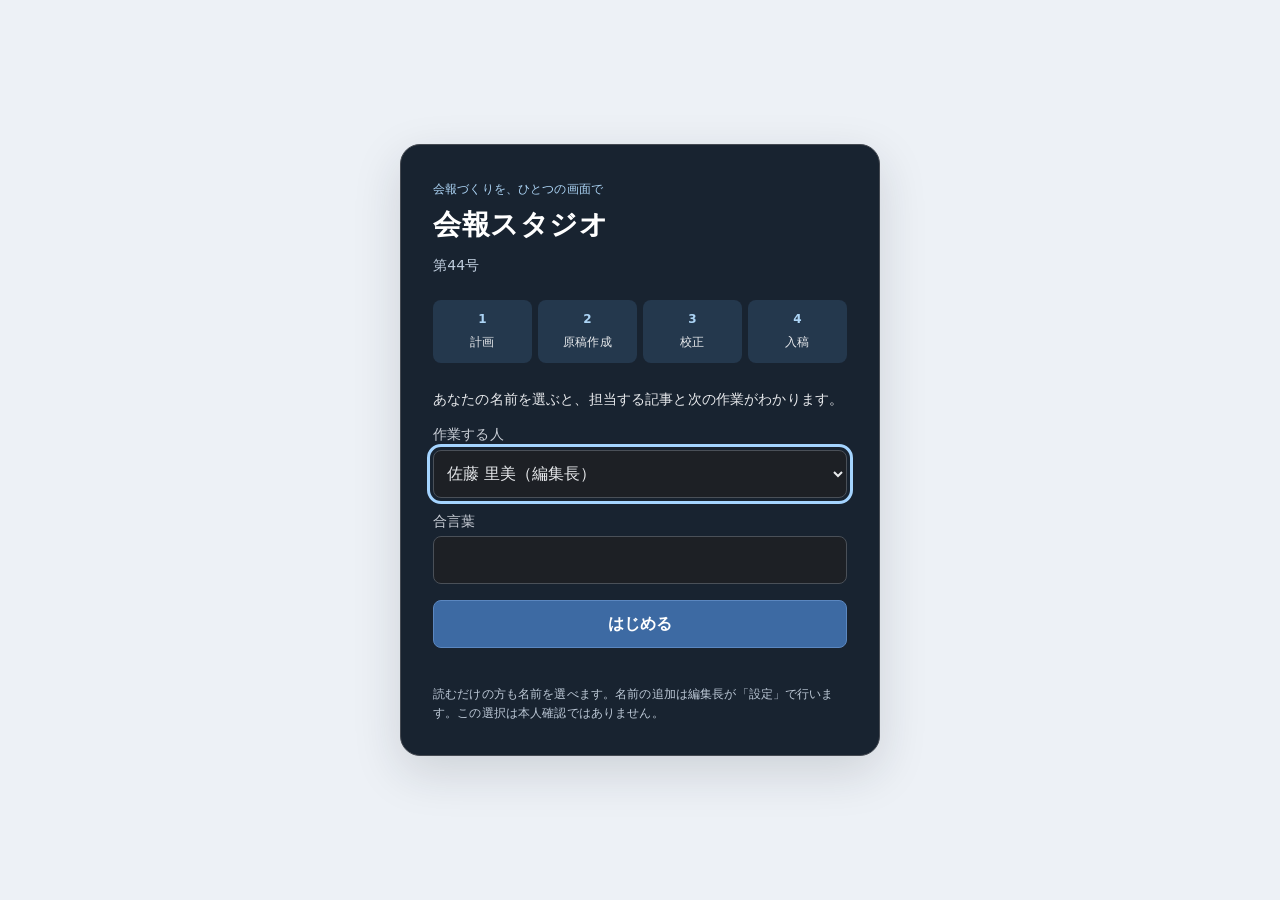
==== commit 2031c0ac: "Choose article templates and assign articles to pages" ====
--- a/issues/2026-10-sample/index.html
+++ b/issues/2026-10-sample/index.html
@@ -54,7 +54,7 @@
 
       <nav aria-label="目次" class="fill">
         <h2 class="t-h3">もくじ</h2>
-        <ul class="toc" data-editable>
+        <ul class="toc" data-toc="auto">
           <li class="toc__item"><span class="toc__title">巻頭あいさつ　二十年目の風景</span><span class="toc__page t-num">2</span></li>
           <li class="toc__item"><span class="toc__title">特集　続けるということ</span><span class="toc__page t-num">3</span></li>
           <li class="toc__item"><span class="toc__title">お知らせ・行事予定</span><span class="toc__page t-num">4</span></li>
@@ -245,7 +245,6 @@
       {
         "id": "f-cover",
         "title": "表紙・もくじ",
-        "template": "cover",
         "pages": 1,
         "articles": [
           "cover"
@@ -254,7 +253,6 @@
       {
         "id": "f-greeting",
         "title": "巻頭あいさつ",
-        "template": "greeting",
         "pages": 1,
         "articles": [
           "greeting"
@@ -263,7 +261,6 @@
       {
         "id": "f-feature",
         "title": "特集",
-        "template": "feature",
         "pages": 1,
         "articles": [
           "feature"
@@ -272,7 +269,6 @@
       {
         "id": "f-report",
         "title": "活動報告",
-        "template": "report",
         "pages": 2,
         "articles": [
           "rep1",
@@ -284,7 +280,6 @@
       {
         "id": "f-notice",
         "title": "お知らせ・奥付",
-        "template": "notice",
         "pages": 1,
         "articles": [
           "notice"
@@ -298,7 +293,8 @@
         "owner": "佐藤 里美",
         "contact": "sato@example.org",
         "current": "proof1",
-        "schedule": {}
+        "schedule": {},
+        "template": "cover"
       },
       {
         "id": "greeting",
@@ -306,7 +302,8 @@
         "owner": "田村 健一",
         "contact": "tamura@example.org",
         "current": "signoff",
-        "schedule": {}
+        "schedule": {},
+        "template": "greeting"
       },
       {
         "id": "feature",
@@ -316,7 +313,8 @@
         "current": "manuscript",
         "schedule": {
           "manuscript": "2026-08-03"
-        }
+        },
+        "template": "feature"
       },
       {
         "id": "rep1",
@@ -325,7 +323,8 @@
         "owner": "田中 誠",
         "contact": "tanaka@example.org",
         "current": "manuscript",
-        "schedule": {}
+        "schedule": {},
+        "template": "report"
       },
       {
         "id": "rep2",
@@ -334,7 +333,8 @@
         "owner": "鈴木 由紀",
         "contact": "suzuki@example.org",
         "current": "proof1",
-        "schedule": {}
+        "schedule": {},
+        "template": "report"
       },
       {
         "id": "rep2-2",
@@ -348,7 +348,8 @@
         "owner": "佐藤 里美",
         "contact": "sato@example.org",
         "current": "proof1",
-        "schedule": {}
+        "schedule": {},
+        "template": "report"
       },
       {
         "id": "notice",
@@ -356,7 +357,8 @@
         "owner": "",
         "contact": "sato@example.org",
         "current": "proof2",
-        "schedule": {}
+        "schedule": {},
+        "template": "notice"
       }
     ]
   },
--- a/system/editor.css
+++ b/system/editor.css
@@ -836,6 +836,7 @@
   .member-table th { text-align: left; font-weight: 400; color: #9aa1ab; font-size: 12px; padding: 4px 6px; border-bottom: 1px solid #454a52; }
   .member-table td { padding: 4px 6px; border-bottom: 1px solid #383d45; }
   .member-table input, .member-table select { margin-top: 0 !important; }
+  .member-field__label { display: none; }
   .settings-main--wide .panel-btn { max-width: 760px; }
 
   .focus-pick { display: flex; align-items: center; gap: 8px; margin: 0 0 12px; font-size: 12px; color: #c9ced6; }
@@ -908,6 +909,19 @@
   .article-card__sub:hover { background: #414751; }
 
   /* 計画の工程の「ページの増減」行 */
+  .page-assign { display: flex; flex-wrap: wrap; align-items: center; gap: 6px; }
+  .page-order-card .page-assign { margin-top: 12px; }
+  .page-order-card .page-tools__pick { width: 100%; max-width: none; min-width: 0; }
+  .page-order-card .page-tools__add { max-width: none; padding: 8px 12px; }
+  .page-order-card .page-tools__add:disabled { opacity: 0.4; cursor: default; }
+  .page-order-card { padding: 12px; margin: 8px 0; border: 1px solid #59616d; border-radius: 8px; background: #303640; }
+  .page-order-title { margin: 6px 0 10px; overflow-wrap: anywhere; }
+  .page-actions { display: flex; flex-wrap: wrap; gap: 6px; }
+  .page-actions button { border: 1px solid #737e8e; border-radius: 6px; background: #363d48; color: #fff; padding: 8px; font: inherit; cursor: pointer; }
+  .page-actions button:hover:not(:disabled) { background: #4b5666; }
+  .page-actions button:disabled { opacity: 0.4; cursor: default; }
+  .page-actions button[data-page-action="delete"] { color: #ffbaba; }
+  .page-tools > .page-actions { flex-basis: 100%; }
   .page-ops { display: flex; flex-wrap: wrap; gap: 6px; align-items: center; margin: 8px 0 12px; }
   .page-ops .panel-btn { width: auto; display: inline-block; margin: 0; }
   .page-ops__count { font-size: 12px; color: #c9ced6; }
@@ -1066,6 +1080,7 @@
     body[data-settings="open"] .mobile-nav { display: none; }
     body[data-settings="open"] .settings-view { bottom: 0; }
     .settings-body { flex-direction: column; overflow-y: auto; }
+    .settings-body > .panel-lock { position: static; margin: 12px 16px; }
     .tpl-side { width: auto; overflow: visible; padding: 12px; border-right: 0; border-bottom: 1px solid #454a52; }
     .tpl-list { flex-direction: row; overflow-x: auto; }
     .tpl-item { min-width: 120px; flex: none; }
@@ -1073,8 +1088,28 @@
     .tpl-edit { flex-direction: column; }
     .tpl-edit__form { width: 100%; }
     .tpl-preview { width: 100%; overflow-x: auto; }
-    .settings-main--wide { overflow-x: auto; }
-    .member-table { min-width: 680px; }
+    .settings-main--wide { overflow-x: hidden; }
+    .member-table { display: block; width: 100%; min-width: 0; margin: 20px 0; }
+    .member-table thead { display: none; }
+    .member-table tbody { display: grid; gap: 16px; }
+    .member-table .member-card {
+      display: grid; grid-template-columns: minmax(0, 1fr) minmax(0, 1fr);
+      gap: 14px 12px; padding: 18px; border: 1px solid #4c6078; border-radius: 14px;
+      background: #182330; box-shadow: 0 4px 14px #0002;
+    }
+    .member-table .member-field { display: block; min-width: 0; padding: 0; border: 0; }
+    .member-field__label { display: block; margin-bottom: 6px; color: #bcc8d6; font-size: 12px; font-weight: 600; }
+    .member-field--name { grid-column: 1 / -1; order: 0; }
+    .member-field--role { order: 1; }
+    .member-field--count { order: 2; }
+    .member-field--contact { grid-column: 1 / -1; order: 3; }
+    .member-field--pass { grid-column: 1 / -1; order: 4; }
+    .member-field--actions { grid-column: 1 / -1; order: 5; border-top: 1px solid #354658 !important; padding-top: 12px !important; }
+    .member-table .member-field--name input[type="text"] { font-weight: 700; font-size: 18px; }
+    .member-count { display: flex; align-items: center; min-height: 44px; color: #c5e4fc; }
+    .member-table .member-pass { justify-content: space-between; gap: 12px; white-space: normal; }
+    .member-table .member-pass button, .member-table .member-del { min-height: 44px; padding: 10px 14px; border-radius: 8px; }
+    .member-table .member-del { width: 100%; text-align: center; }
     .stage-grid-wrap { overflow-x: auto; }
     .editor-panel input, .editor-panel select, .editor-panel textarea, .settings-main input, .settings-main select { font-size: 16px; }
     .page-tools { opacity: 1; }
